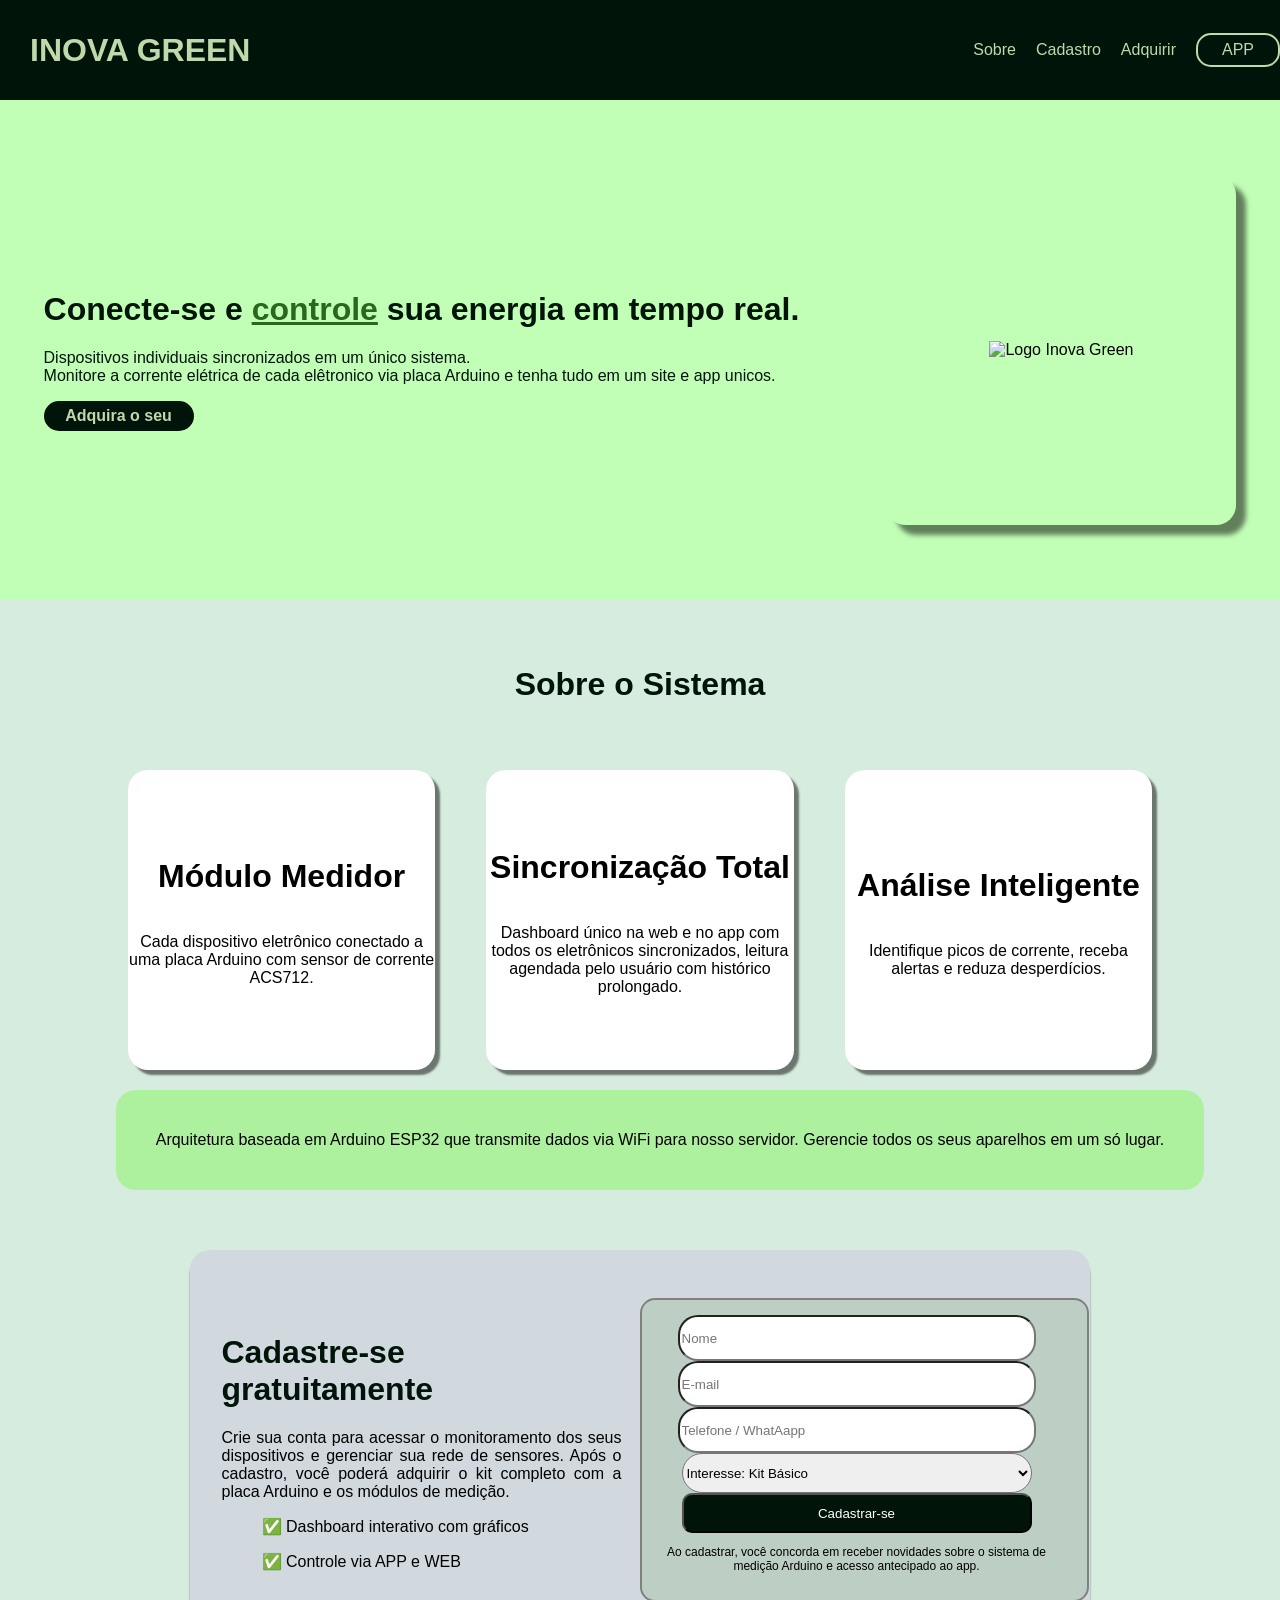
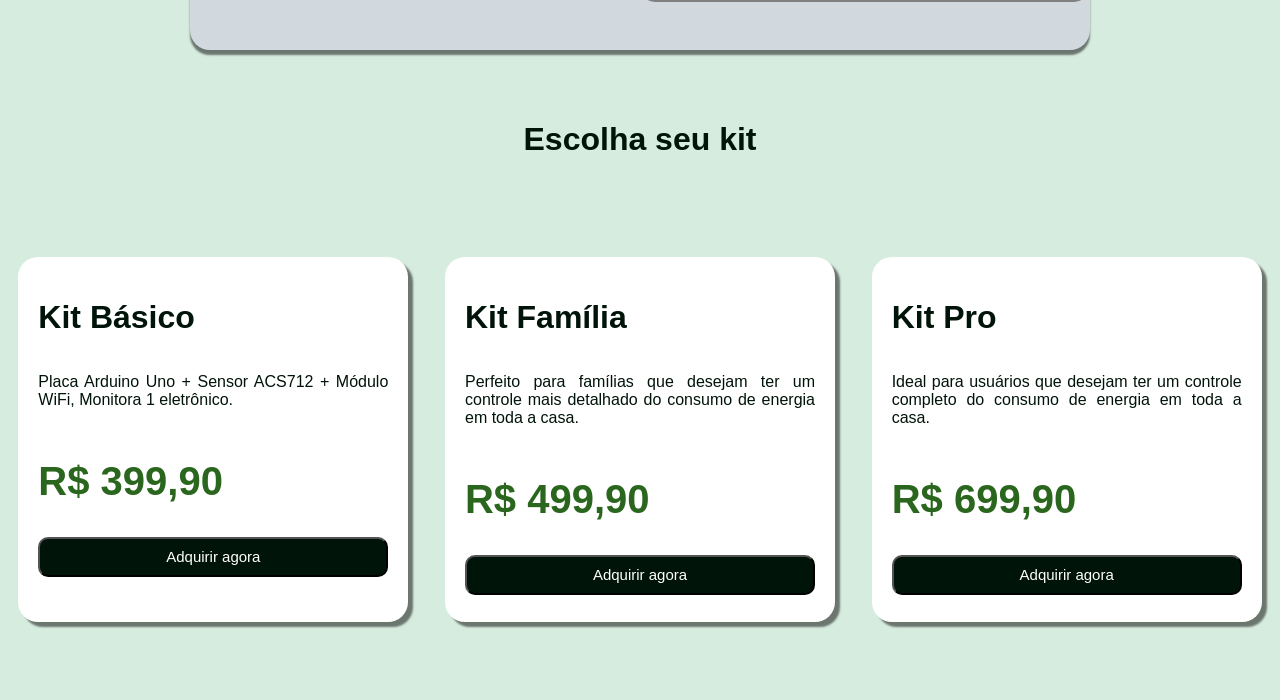
==== index.html @ 37dcc68e "Atualiza front-end com back-end conectado" ====
<!DOCTYPE html>
<html lang="en">
<head>
    <meta charset="UTF-8">
    <meta name="viewport" content="width=device-width, initial-scale=1.0">
    <title>Inova Green</title>
    <link rel="stylesheet" href="css/homepage.css">
</head>
<body>
    <header>
        <div class="cabeça">
            <h1>
                INOVA GREEN
            </h1>
            <nav>
                <a href="#sobre">
                    Sobre
                </a>
                <a href="#cadastro">
                    Cadastro
                </a>
                <a href="#adquirir">
                    Adquirir
                </a>
                <div class= "appbutton">
                    <a href="pages/AppDownload.html">
                        APP
                    </a>
                </div>
            </nav>
        </div>
    </header>
    <div class="introducao">
        <div class="introtexto">
            <h1>
                Conecte-se e <span class="controle">controle</span> sua energia em tempo real.
            </h1>
            <p>
                Dispositivos individuais sincronizados em um único sistema.<br>
                Monitore a corrente elétrica de cada elêtronico via placa Arduino e tenha tudo em um site e app unicos.
            </p>
            <div class="introbutton">
                <a href="#adquirir">
                    Adquira o seu
                </a>
            </div>
        </div>
        <div class="fundoimg">
            <picture>
                <source media="(max-width: 600px)" srcset="img/logoinova.png">
                <img src="img/logoinova.png" alt="Logo Inova Green">
            </picture>
        </div>
    </div>
    <div class="sobresis" id="sobre">
        <h1 class="sobresish1">
            Sobre o Sistema
        </h1>
        <div class="containersobresis">
            <div class="modulo">
                <h1>
                    Módulo Medidor
                </h1>
                <p>
                    Cada dispositivo eletrônico conectado a uma placa Arduino com sensor de corrente ACS712.
                </p>
            </div>
            <div class="sincronizacao">
                <h1>
                    Sincronização Total
                </h1>
                <p>
                    Dashboard único na web e no app com todos os eletrônicos sincronizados, leitura agendada pelo usuário com histórico prolongado.
                </p>
            </div>
            <div class="analise">
                <h1>
                    Análise Inteligente
                </h1>
                <p>
                    Identifique picos de corrente, receba alertas e reduza desperdícios.
                </p>
            </div>
        </div>
        <footer>
            <div class="sobresisfooter">
                <p>
                    Arquitetura baseada em Arduino ESP32 que transmite dados via WiFi para nosso servidor. Gerencie todos os seus aparelhos em um só lugar.
                </p>
            </div>
        </footer>
    </div>
    <div class="containercadastro" id="cadastro">
        <div class="cadastro">
            <div class="cadastrotexto">
                <h1>
                    Cadastre-se gratuitamente
                </h1>
                <p>
                    Crie sua conta para acessar o monitoramento dos seus dispositivos e gerenciar sua rede de sensores. Após o cadastro, você poderá adquirir o kit completo com a placa Arduino e os módulos de medição.
                </p>
                <ul>
                    <p>
                        ✅ Dashboard interativo com gráficos
                    </p>
                    <p>
                        ✅ Controle via APP e WEB
                    </p>
                </ul>
            </div>
            <form>
                <input type="text" class="abaform" placeholder="Nome" required>
                <input type="text" class="abaform" placeholder="E-mail" required>
                <input type="text" class="abaform" placeholder="Telefone / WhatAapp" required>
                <select class="abaform" placeholder="Selecione o Kit desejado" required>
                    <option value="basico">Interesse: Kit Básico</option>
                    <option value="familia">Interesse: Kit Família</option>
                    <option value="pro">Interesse: Kit Pro</option>
                </select>
                <button type="submit">Cadastrar-se</button>
                <p>
                    Ao cadastrar, você concorda em receber novidades sobre o sistema de medição Arduino e acesso antecipado ao app.
                </p>
            </form>
        </div>
    </div>
    <div class="containerkits" id="adquirir">
        <h1>
            Escolha seu kit
        </h1>
        <div class="containerkits2">
            <div class="escolhakit">
                <h1>
                    Kit Básico
                </h1>
                <p>
                    Placa Arduino Uno + Sensor ACS712 + Módulo WiFi, Monitora 1 eletrônico.
                </p>
                <h2>
                    R$ 399,90
                </h2>
                <button>
                    <a href="#cadastro">
                        Adquirir agora
                    </a>
                </button>
            </div>
            <div class="escolhakit">
                <h1>
                    Kit Família
                </h1>
                <p>
                    Perfeito para famílias que desejam ter um controle mais detalhado do consumo de energia em toda a casa.
                </p>
                <h2>
                    R$ 499,90
                </h2>
                <button>
                    <a href="#cadastro">
                        Adquirir agora
                    </a>
                </button>
            </div>
            <div class="escolhakit">
                <h1>
                    Kit Pro
                </h1>
                <p>
                    Ideal para usuários que desejam ter um controle completo do consumo de energia em toda a casa.
                </p>
                <h2>
                    R$ 699,90
                </h2>
                <button>
                    <a href="#cadastro">
                        Adquirir agora
                    </a>
                </button>
            </div>
        </div>
    </div>
</body>
</html>
---- css/homepage.css ----
body{
    background-color: rgb(194, 255, 182);
    font-family: Arial, Helvetica, sans-serif;
    margin: 0;
    padding: 0;
}

.cabeça{
    background-color: rgb(1, 20, 9);
    width: 100%;
    height: 100px;
    display: flex;
    align-items: center;
    justify-content: space-between;
}

nav {
    display: flex;
    align-items: center;
    gap: 20px;
}

nav a{
    text-decoration: none;
    color: rgb(193, 216, 171);

}

.cabeça h1 {
    margin: 0;
    padding: 30px;
    color: rgb(193, 216, 171);
}

.appbutton{
    background-color: rgb(1, 20, 9);
    border: 2px solid rgb(193, 216, 171);
    width: 80px;
    height: 30px;
    display: flex;
    justify-content: center;
    align-items: center;
    border-radius: 15px;
}

.introducao{
    display: flex;
    justify-content: space-around;
    align-items: center;
    width: 100%;
    height: 500px;
}

.introducao img{
    width: 400px;
    height: auto;
}

.fundoimg{
    background-image: url("../img/fundologo.png");
    background-size: cover;
    background-position: center;
    width: 350px;
    height: 350px;
    border-radius: 20px;
    display: flex;
    justify-content: center;
    align-items: center;
    box-shadow: 10px 10px 5px rgba(0, 0, 0, 0.5);
}

.introtexto{
    color: rgb(1, 20, 9);
}

.controle{
    color: rgb(42, 102, 30);
    text-decoration: underline;
}

.introtexto h1{
    font-weight: bold;
}

.introbutton{
    background-color: rgb(1, 20, 9);
    width: 150px;
    height: 30px;
    display: flex;
    justify-content: center;
    align-items: center;
    border-radius: 15px;
}

.introbutton a{
    text-decoration: none;
    color: rgb(193, 216, 171);
    font-weight: bold;
}

.sobresis{
    background-color: rgb(214, 236, 223);
    width: 100%;
    height: 600px;
    display: flex;
    align-items: center;
    flex-direction: column;
}

.sobresish1{
    padding: 45px;
    color: rgb(1, 20, 9);
    font-weight: bold;
}

.containersobresis{
    display: flex;
    justify-content: space-between;
    align-items: center;
    width: 80%;
    height: 300px;
}

.containersobresis div{
    display: flex;
    align-items: center;
    justify-content: center;
    flex-direction: column;
    text-align: center;
    width: 30%;
    height: 100%;
    background-color: rgb(255, 255, 255);
    border-radius: 20px;
    box-shadow: 5px 5px 2px rgba(0, 0, 0, 0.5);
}

.sobresisfooter{
    background-color: rgb(173, 241, 159);
    width: 100%;
    height: 100px;
    display: flex;
    justify-content: space-around;
    align-items: center;
    margin-top: 20px;
    text-align: center;
    padding-left: 20px;
    padding-right: 20px;
    border-radius: 20px;
}

.containercadastro{
    width: auto;
    height: 500px;
    display: flex;
    align-items: center;
    justify-content: center;
    background-color: rgb(214, 236, 223);
}

.cadastro{
    background-color: rgb(209, 217, 223);
    height: 400px;
    width: 900px;
    display: flex;
    align-items: center;
    justify-content: space-around;
    border-radius: 20px;
    box-shadow: 0px 5px 2px rgba(0, 0, 0, 0.5);
}

.cadastro h1{
    color: rgb(1, 20, 9);
}

.cadastrotexto{
    width: 400px;
    padding-left: 30px;
    padding-right: 15px;
}

.cadastrotexto p{
    text-align: justify;
}

.cadastro form{
    background-color: rgb(189, 207, 196);
    padding-right: 30px;
    padding-left: 15px;
    display: flex;
    flex-direction: column;
    justify-content: center;
    align-items: center;
    width: 400px;
    height: 300px;
    border-radius: 15px;
    border: 2px solid gray;
}

form p{
    text-align: center;
    font-size: 12px;
}

.abaform{
    width: 350px;
    height: 40px;
    border-radius: 20px;
}

form button{
    width: 350px;
    height: 40px;
    border-radius: 10px;
    background-color: rgb(1, 20, 9);
    color: white;
}

.containerkits{
    width: 100%;
    height: 600px;
    display: flex;
    justify-content: center;
    flex-direction: column;
    align-items: center;
    background-color: rgb(214, 236, 223);
    color: rgb(1, 20, 9);
}

.containerkits2{
    width: 100%;
    height: 600px;
    display: flex;
    align-items: center;
    justify-content: space-around;
    background-color: rgb(214, 236, 223);
}

.escolhakit{
    display: flex;
    flex-direction: column;
    text-align: justify;
    width: 350px;
    height: 325px;
    background-color: rgb(255, 255, 255);
    border-radius: 20px;
    box-shadow: 5px 5px 2px rgba(0, 0, 0, 0.5);
    padding: 20px;
}

.escolhakit h1{
    color: rgb(1, 20, 9);
}

.escolhakit h2{
    color: rgb(42, 102, 30);
    font-weight: bold;
    font-size: 40px;
}

.escolhakit button{
    background-color: rgb(1, 20, 9);
    font-size: 15px;
    height: 40px;
    border-radius: 10px;
}

.escolhakit button a{
    text-decoration: none;
    color: white;
}
.appdownload-container{
    display: flex;
    justify-content: space-around;
    align-items: center;
    width: 100%;
    min-height: 500px;
    padding: 40px 5%;
    box-sizing: border-box;
}

.appdownload-texto{
    max-width: 500px;
    color: rgb(1, 20, 9);
}

.appdownload-texto h1{
    font-weight: bold;
}

.appdownload-texto p{
    text-align: justify;
}

.appdownload-botoes{
    display: flex;
    gap: 15px;
    margin-top: 20px;
    flex-wrap: wrap;
}

.storebutton{
    background-color: rgb(1, 20, 9);
    color: rgb(193, 216, 171);
    text-decoration: none;
    font-weight: bold;
    padding: 12px 20px;
    border-radius: 15px;
    display: inline-block;
}

.appdownload-aviso{
    margin-top: 20px;
    font-size: 13px;
    color: rgb(42, 102, 30);
}

.appdownload-imagem{
    flex-shrink: 0;
}

/* ==================== RESPONSIVIDADE (TELAS PEQUENAS) ==================== */
@media only screen and (max-width: 768px) {
    .cabeça {
        flex-direction: column;
        height: auto;
        padding: 15px 0;
    }

    .cabeça h1 {
        padding: 10px;
        font-size: 22px;
    }

    nav {
        flex-wrap: wrap;
        justify-content: center;
        gap: 12px;
        padding-bottom: 10px;
    }

    .introducao {
        flex-direction: column;
        height: auto;
        padding: 30px 15px;
        gap: 30px;
    }

    .introducao img {
        width: 250px;
    }

    .fundoimg {
        width: 250px;
        height: 250px;
    }

    .introtexto {
        text-align: center;
    }

    .sobresis {
        height: auto;
        padding: 30px 0;
    }

    .containersobresis {
        flex-direction: column;
        height: auto;
        width: 90%;
        gap: 20px;
    }

    .containersobresis div {
        width: 100%;
        height: auto;
        padding: 20px 0;
    }

    .sobresisfooter {
        height: auto;
        padding: 15px;
        text-align: center;
    }

    .containercadastro {
        height: auto;
        padding: 30px 15px;
    }

    .cadastro {
        flex-direction: column;
        width: 100%;
        height: auto;
        padding: 20px 0;
    }

    .cadastrotexto {
        width: 90%;
        padding: 0 15px;
    }

    .cadastro form {
        width: 90%;
        padding: 20px;
        margin-top: 20px;
    }

    .abaform,
    form button {
        width: 100%;
    }

    .containerkits,
    .containerkits2 {
        height: auto;
        padding: 30px 15px;
        flex-direction: column;
        gap: 20px;
    }

    .escolhakit {
        width: 90%;
        height: auto;
    }

    .appdownload-container {
        flex-direction: column;
        text-align: center;
        gap: 30px;
        padding: 30px 15px;
    }

    .appdownload-imagem {
        width: 200px;
        height: 200px;
    }

    .appdownload-botoes {
        justify-content: center;
    }
}
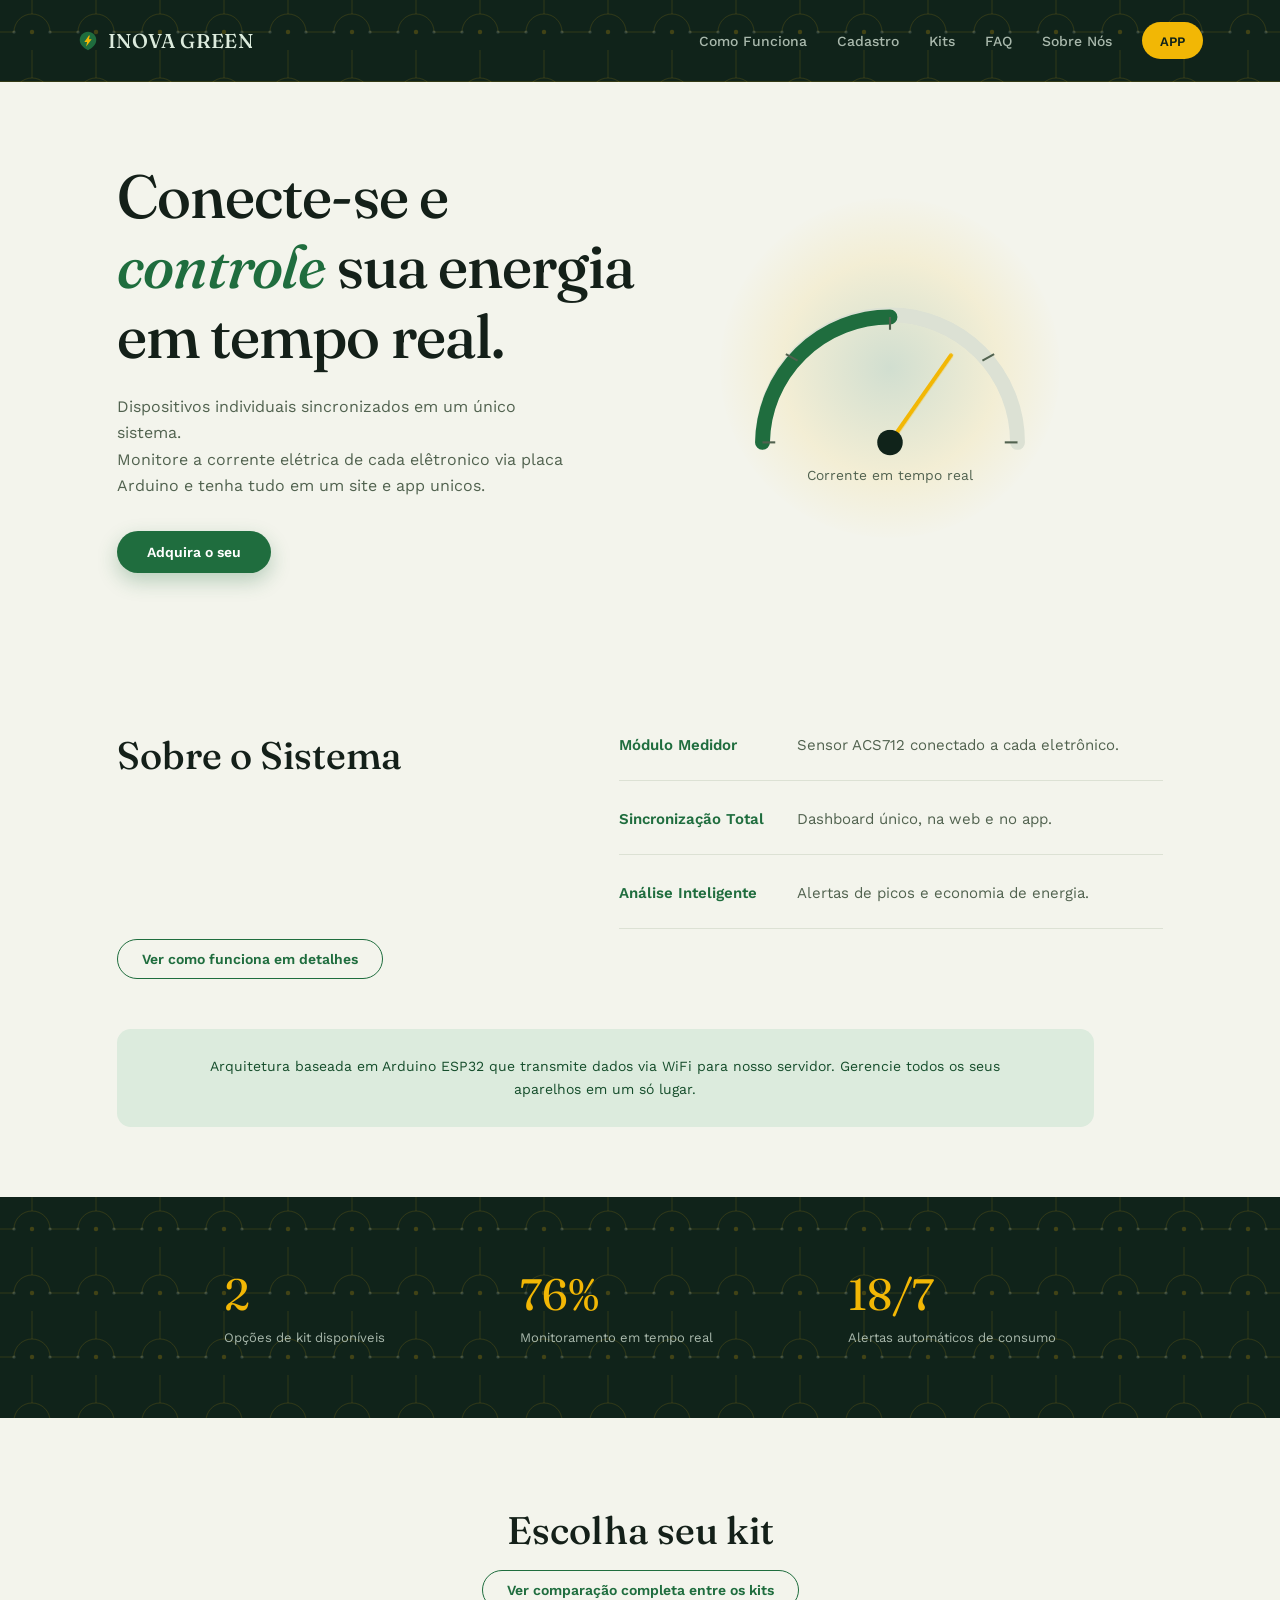
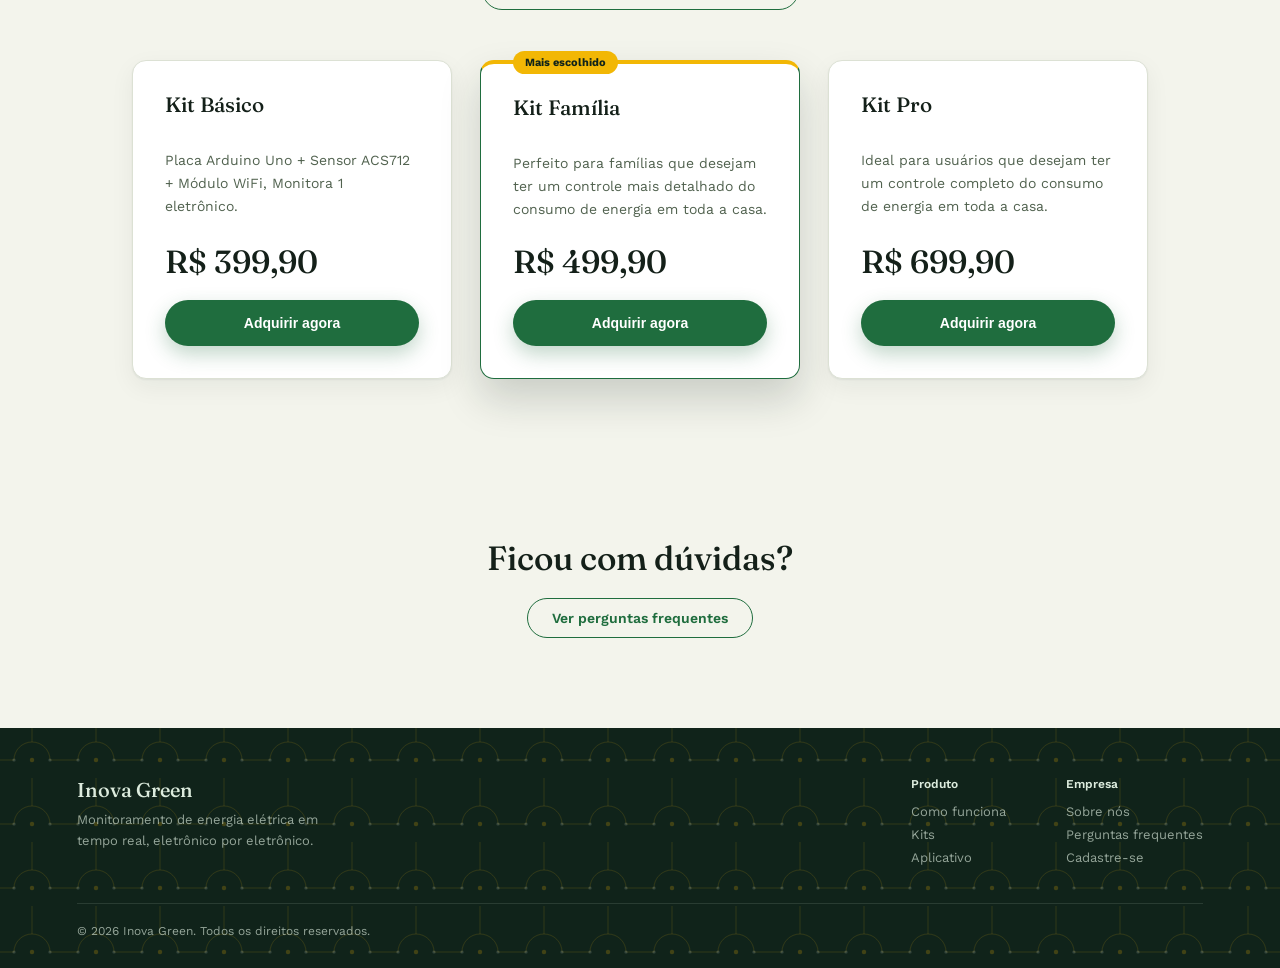
==== commit 0ab01169: "commit favicon" ====
--- a/index.html
+++ b/index.html
@@ -3,24 +3,51 @@
 <head>
     <meta charset="UTF-8">
     <meta name="viewport" content="width=device-width, initial-scale=1.0">
-    <title>Inova Green</title>
+    <title>Inova Green - Monitoramento de energia em tempo real</title>
+    <meta name="description" content="Monitore o consumo de energia de cada eletrônico da sua casa em tempo real, com sensores Arduino/ESP32 e um dashboard simples.">
+    <link rel="icon" type="image/svg+xml" href="favicon.svg">
+
+    <meta property="og:type" content="website">
+    <meta property="og:title" content="Inova Green - Controle sua energia em tempo real">
+    <meta property="og:description" content="Monitore o consumo de energia de cada eletrônico da sua casa em tempo real, com sensores Arduino/ESP32 e um dashboard simples.">
+    <meta property="og:image" content="img/logoinova.png">
+    <meta name="twitter:card" content="summary">
+
+    <link rel="preconnect" href="https://fonts.googleapis.com">
+    <link rel="preconnect" href="https://fonts.gstatic.com" crossorigin>
+    <link href="https://fonts.googleapis.com/css2?family=Fraunces:opsz,wght@9..144,400;9..144,500;9..144,600&family=Work+Sans:wght@400;500;600;700&display=swap" rel="stylesheet">
     <link rel="stylesheet" href="css/homepage.css">
 </head>
 <body>
     <header>
         <div class="cabeça">
             <h1>
+                <svg class="marca-icone" viewBox="0 0 24 24" xmlns="http://www.w3.org/2000/svg">
+                    <path d="M12 2C7 2 3 6 3 11c0 5 4.5 9 9 11 4.5-2 9-6 9-11 0-5-4-9-9-9Z" fill="#1F6D3E"/>
+                    <path d="M13 6 8 13h3l-1 5 6-8h-3l1-4Z" fill="#F2B705"/>
+                </svg>
                 INOVA GREEN
             </h1>
-            <nav>
-                <a href="#sobre">
-                    Sobre
-                </a>
-                <a href="#cadastro">
+            <button class="menu-toggle" id="menu-toggle" aria-label="Abrir menu">
+                <span></span>
+                <span></span>
+                <span></span>
+            </button>
+            <nav id="menu-nav">
+                <a href="pages/ComoFunciona.html">
+                    Como Funciona
+                </a>
+                <a href="pages/Cadastro.html">
                     Cadastro
                 </a>
-                <a href="#adquirir">
-                    Adquirir
+                <a href="pages/Kits.html">
+                    Kits
+                </a>
+                <a href="pages/FAQ.html">
+                    FAQ
+                </a>
+                <a href="pages/SobreNos.html">
+                    Sobre Nós
                 </a>
                 <div class= "appbutton">
                     <a href="pages/AppDownload.html">
@@ -30,7 +57,7 @@
             </nav>
         </div>
     </header>
-    <div class="introducao">
+    <div class="introducao reveal">
         <div class="introtexto">
             <h1>
                 Conecte-se e <span class="controle">controle</span> sua energia em tempo real.
@@ -46,41 +73,58 @@
             </div>
         </div>
         <div class="fundoimg">
-            <picture>
-                <source media="(max-width: 600px)" srcset="img/logoinova.png">
-                <img src="img/logoinova.png" alt="Logo Inova Green">
-            </picture>
+            <svg class="medidor" viewBox="0 0 320 220" xmlns="http://www.w3.org/2000/svg" role="img" aria-label="Medidor de corrente elétrica">
+                <path d="M 40 180 A 120 120 0 0 1 280 180" fill="none" stroke="#DCE1D4" stroke-width="14" stroke-linecap="round"/>
+                <path d="M 40 180 A 120 120 0 0 1 160 62" fill="none" stroke="#1F6D3E" stroke-width="14" stroke-linecap="round"/>
+                <g stroke="#51624F" stroke-width="2">
+                    <line x1="40" y1="180" x2="52" y2="180"/>
+                    <line x1="62" y1="97" x2="73" y2="103"/>
+                    <line x1="160" y1="62" x2="160" y2="74"/>
+                    <line x1="258" y1="97" x2="247" y2="103"/>
+                    <line x1="280" y1="180" x2="268" y2="180"/>
+                </g>
+                <g class="medidor-agulha">
+                    <line x1="160" y1="180" x2="160" y2="80" stroke="#F2B705" stroke-width="4" stroke-linecap="round"/>
+                </g>
+                <circle cx="160" cy="180" r="12" fill="#10231A"/>
+                <text x="160" y="215" text-anchor="middle" font-family="Work Sans, Arial, sans-serif" font-size="13" fill="#51624F">Corrente em tempo real</text>
+            </svg>
         </div>
     </div>
     <div class="sobresis" id="sobre">
-        <h1 class="sobresish1">
+        <h1 class="sobresish1 reveal">
             Sobre o Sistema
         </h1>
         <div class="containersobresis">
-            <div class="modulo">
+            <div class="modulo reveal">
                 <h1>
                     Módulo Medidor
                 </h1>
                 <p>
-                    Cada dispositivo eletrônico conectado a uma placa Arduino com sensor de corrente ACS712.
-                </p>
-            </div>
-            <div class="sincronizacao">
+                    Sensor ACS712 conectado a cada eletrônico.
+                </p>
+            </div>
+            <div class="sincronizacao reveal reveal-delay-1">
                 <h1>
                     Sincronização Total
                 </h1>
                 <p>
-                    Dashboard único na web e no app com todos os eletrônicos sincronizados, leitura agendada pelo usuário com histórico prolongado.
-                </p>
-            </div>
-            <div class="analise">
+                    Dashboard único, na web e no app.
+                </p>
+            </div>
+            <div class="analise reveal reveal-delay-2">
                 <h1>
                     Análise Inteligente
                 </h1>
                 <p>
-                    Identifique picos de corrente, receba alertas e reduza desperdícios.
-                </p>
-            </div>
+                    Alertas de picos e economia de energia.
+                </p>
+            </div>
+        </div>
+        <div class="teaser-botoes reveal">
+            <a href="pages/ComoFunciona.html" class="botao-secundario">
+                Ver como funciona em detalhes
+            </a>
         </div>
         <footer>
             <div class="sobresisfooter">
@@ -90,46 +134,31 @@
             </div>
         </footer>
     </div>
-    <div class="containercadastro" id="cadastro">
-        <div class="cadastro">
-            <div class="cadastrotexto">
-                <h1>
-                    Cadastre-se gratuitamente
-                </h1>
-                <p>
-                    Crie sua conta para acessar o monitoramento dos seus dispositivos e gerenciar sua rede de sensores. Após o cadastro, você poderá adquirir o kit completo com a placa Arduino e os módulos de medição.
-                </p>
-                <ul>
-                    <p>
-                        ✅ Dashboard interativo com gráficos
-                    </p>
-                    <p>
-                        ✅ Controle via APP e WEB
-                    </p>
-                </ul>
-            </div>
-            <form>
-                <input type="text" class="abaform" placeholder="Nome" required>
-                <input type="text" class="abaform" placeholder="E-mail" required>
-                <input type="text" class="abaform" placeholder="Telefone / WhatAapp" required>
-                <select class="abaform" placeholder="Selecione o Kit desejado" required>
-                    <option value="basico">Interesse: Kit Básico</option>
-                    <option value="familia">Interesse: Kit Família</option>
-                    <option value="pro">Interesse: Kit Pro</option>
-                </select>
-                <button type="submit">Cadastrar-se</button>
-                <p>
-                    Ao cadastrar, você concorda em receber novidades sobre o sistema de medição Arduino e acesso antecipado ao app.
-                </p>
-            </form>
+    <div class="estatisticas reveal">
+        <div class="estatistica">
+            <span class="estatistica-numero" data-target="3">0</span>
+            <p>Opções de kit disponíveis</p>
+        </div>
+        <div class="estatistica">
+            <span class="estatistica-numero" data-target="100" data-sufixo="%">0</span>
+            <p>Monitoramento em tempo real</p>
+        </div>
+        <div class="estatistica">
+            <span class="estatistica-numero" data-target="24" data-sufixo="/7">0</span>
+            <p>Alertas automáticos de consumo</p>
         </div>
     </div>
     <div class="containerkits" id="adquirir">
         <h1>
             Escolha seu kit
         </h1>
+        <div class="teaser-botoes reveal">
+            <a href="pages/Kits.html" class="botao-secundario">
+                Ver comparação completa entre os kits
+            </a>
+        </div>
         <div class="containerkits2">
-            <div class="escolhakit">
+            <div class="escolhakit reveal">
                 <h1>
                     Kit Básico
                 </h1>
@@ -140,12 +169,13 @@
                     R$ 399,90
                 </h2>
                 <button>
-                    <a href="#cadastro">
+                    <a href="pages/Cadastro.html">
                         Adquirir agora
                     </a>
                 </button>
             </div>
-            <div class="escolhakit">
+            <div class="escolhakit reveal reveal-delay-1 recomendado">
+                <span class="selo-recomendado">Mais escolhido</span>
                 <h1>
                     Kit Família
                 </h1>
@@ -156,12 +186,12 @@
                     R$ 499,90
                 </h2>
                 <button>
-                    <a href="#cadastro">
+                    <a href="pages/Cadastro.html">
                         Adquirir agora
                     </a>
                 </button>
             </div>
-            <div class="escolhakit">
+            <div class="escolhakit reveal reveal-delay-2">
                 <h1>
                     Kit Pro
                 </h1>
@@ -172,12 +202,51 @@
                     R$ 699,90
                 </h2>
                 <button>
-                    <a href="#cadastro">
+                    <a href="pages/Cadastro.html">
                         Adquirir agora
                     </a>
                 </button>
             </div>
         </div>
     </div>
+
+    <div class="containerfaq reveal">
+        <h1>
+            Ficou com dúvidas?
+        </h1>
+        <div class="teaser-botoes">
+            <a href="pages/FAQ.html" class="botao-secundario">
+                Ver perguntas frequentes
+            </a>
+        </div>
+    </div>
+    <footer class="site-footer">
+        <div class="footer-topo">
+            <div class="footer-marca">
+                <h2>Inova Green</h2>
+                <p>Monitoramento de energia elétrica em tempo real, eletrônico por eletrônico.</p>
+            </div>
+            <div class="footer-links">
+                <div class="footer-coluna">
+                    <h3>Produto</h3>
+                    <a href="pages/ComoFunciona.html">Como funciona</a>
+                    <a href="pages/Kits.html">Kits</a>
+                    <a href="pages/AppDownload.html">Aplicativo</a>
+                </div>
+                <div class="footer-coluna">
+                    <h3>Empresa</h3>
+                    <a href="pages/SobreNos.html">Sobre nós</a>
+                    <a href="pages/FAQ.html">Perguntas frequentes</a>
+                    <a href="pages/Cadastro.html">Cadastre-se</a>
+                </div>
+            </div>
+        </div>
+        <div class="footer-linha">
+            © 2026 Inova Green. Todos os direitos reservados.
+        </div>
+    </footer>
+
+    <script src="js/script.js"></script>
+    <script src="js/animacoes.js"></script>
 </body>
 </html>
--- a/css/homepage.css
+++ b/css/homepage.css
@@ -1,441 +1,1187 @@
+/* ====================================================================
+   INOVA GREEN — Design system
+   Paleta: floresta profunda + papel esverdeado + âmbar (LED/eletricidade)
+   Tipografia: Fraunces (display) + Work Sans (corpo/UI)
+   ==================================================================== */
+
+:root{
+    --cor-fundo: #F3F4EC;
+    --cor-superficie: #FFFFFF;
+    --cor-floresta: #10231A;
+    --cor-floresta-alta: #17301F;
+    --cor-marca: #1F6D3E;
+    --cor-marca-escura: #154D2B;
+    --cor-marca-clara: #DCEBDD;
+    --cor-accent: #F2B705;
+    --cor-accent-escuro: #B98600;
+    --cor-texto: #142019;
+    --cor-texto-suave: #51624F;
+    --cor-borda: #DCE1D4;
+    --sombra-suave: 0 1px 2px rgba(16, 35, 26, 0.06), 0 8px 24px rgba(16, 35, 26, 0.06);
+    --sombra-forte: 0 20px 40px rgba(16, 35, 26, 0.18);
+    --raio: 14px;
+    --fonte-display: "Fraunces", Georgia, serif;
+    --fonte-corpo: "Work Sans", Arial, Helvetica, sans-serif;
+}
+
+*{
+    box-sizing: border-box;
+}
+
+html{
+    scroll-behavior: smooth;
+}
+
 body{
-    background-color: rgb(194, 255, 182);
-    font-family: Arial, Helvetica, sans-serif;
+    opacity: 0;
+    transition: opacity 0.35s ease;
+}
+
+body.pagina-carregada{
+    opacity: 1;
+}
+
+body.saindo{
+    opacity: 0;
+}
+
+body{
+    background-color: var(--cor-fundo);
+    color: var(--cor-texto);
+    font-family: var(--fonte-corpo);
     margin: 0;
     padding: 0;
-}
-
+    -webkit-font-smoothing: antialiased;
+}
+
+h1, h2, h3{
+    font-family: var(--fonte-display);
+    font-weight: 500;
+    line-height: 1.15;
+    margin: 0;
+    color: var(--cor-texto);
+}
+
+p{
+    line-height: 1.65;
+    margin: 0;
+}
+
+a{
+    color: inherit;
+}
+
+:focus-visible{
+    outline: 2px solid var(--cor-accent);
+    outline-offset: 3px;
+}
+
+/* ==================== CABEÇALHO ==================== */
 .cabeça{
-    background-color: rgb(1, 20, 9);
-    width: 100%;
-    height: 100px;
+    background-color: var(--cor-floresta);
+    background-image: url("[data-uri]");
+    background-size: 64px 64px;
+    width: 100%;
+    padding: 22px 6%;
+    box-sizing: border-box;
     display: flex;
     align-items: center;
     justify-content: space-between;
-}
-
-nav {
+    position: sticky;
+    top: 0;
+    z-index: 100;
+    border-bottom: 1px solid rgba(242, 183, 5, 0.15);
+}
+
+.cabeça h1{
+    font-size: 20px;
+    letter-spacing: 0.02em;
+    color: var(--cor-marca-clara);
+    padding: 0;
     display: flex;
     align-items: center;
-    gap: 20px;
-}
+    gap: 9px;
+}
+
+.marca-icone{
+    width: 22px;
+    height: 22px;
+    flex-shrink: 0;
+}
+
+.cabeça h1 a{
+    text-decoration: none;
+}
+
+nav{
+    display: flex;
+    align-items: center;
+    gap: 30px;
+}
+
+.menu-toggle{
+    display: none;
+    flex-direction: column;
+    justify-content: center;
+    gap: 5px;
+    width: 32px;
+    height: 32px;
+    background: none;
+    border: none;
+    cursor: pointer;
+    padding: 0;
+}
+
+.menu-toggle span{
+    display: block;
+    width: 100%;
+    height: 2px;
+    background-color: var(--cor-marca-clara);
+    transition: transform 0.3s ease, opacity 0.3s ease;
+}
+
+.menu-toggle.aberto span:nth-child(1){ transform: translateY(7px) rotate(45deg); }
+.menu-toggle.aberto span:nth-child(2){ opacity: 0; }
+.menu-toggle.aberto span:nth-child(3){ transform: translateY(-7px) rotate(-45deg); }
 
 nav a{
     text-decoration: none;
-    color: rgb(193, 216, 171);
-
-}
-
-.cabeça h1 {
+    color: rgba(220, 235, 221, 0.75);
+    font-size: 14px;
+    font-weight: 500;
+    transition: color 0.2s ease;
+}
+
+nav a:hover{
+    color: var(--cor-marca-clara);
+}
+
+.appbutton{
+    background-color: var(--cor-accent);
+    border: none;
+    padding: 9px 18px;
+    border-radius: 999px;
+    transition: background-color 0.2s ease;
+}
+
+.appbutton a{
+    color: var(--cor-floresta);
+    font-weight: 600;
+    font-size: 13px;
+}
+
+.appbutton:hover{
+    background-color: #ffcb2e;
+}
+
+/* ==================== BOTÕES ==================== */
+.introbutton,
+form button,
+.escolhakit button{
+    background-color: var(--cor-marca);
+    border-radius: 999px;
+    transition: background-color 0.2s ease, box-shadow 0.2s ease, transform 0.2s ease;
+    box-shadow: 0 8px 20px rgba(31, 109, 62, 0.28);
+}
+
+.introbutton{
+    display: inline-flex;
+    align-items: center;
+    justify-content: center;
+    padding: 13px 30px;
+    width: fit-content;
+}
+
+.introbutton:hover,
+form button:hover,
+.escolhakit button:hover{
+    background-color: var(--cor-marca-escura);
+    box-shadow: 0 10px 24px rgba(31, 109, 62, 0.38);
+    transform: translateY(-2px);
+}
+
+.introbutton a,
+.escolhakit button a{
+    color: white;
+    font-weight: 600;
+    font-size: 14px;
+    text-decoration: none;
+}
+
+.botao-secundario{
+    background-color: transparent;
+    border: 1.5px solid var(--cor-marca);
+    color: var(--cor-marca);
+    text-decoration: none;
+    font-weight: 600;
+    font-size: 14px;
+    padding: 11px 24px;
+    border-radius: 999px;
+    transition: background-color 0.2s ease, color 0.2s ease;
+    display: inline-block;
+}
+
+.botao-secundario:hover{
+    background-color: var(--cor-marca);
+    color: white;
+}
+
+/* ==================== HERO / INTRODUÇÃO ==================== */
+.introducao{
+    display: flex;
+    align-items: center;
+    gap: 6%;
+    width: 100%;
+    padding: 80px 6% 90px 6%;
+    box-sizing: border-box;
+    max-width: 1200px;
+    margin: 0 auto;
+}
+
+.introtexto{
+    flex: 1;
+    max-width: 540px;
+}
+
+.introtexto h1{
+    font-size: clamp(2.6rem, 5.2vw, 3.8rem);
+    letter-spacing: -0.015em;
+}
+
+.introtexto p{
+    color: var(--cor-texto-suave);
+    font-size: 16px;
+    margin: 22px 0 32px 0;
+    max-width: 46ch;
+}
+
+.controle{
+    color: var(--cor-marca);
+    font-style: italic;
+}
+
+/* Medidor animado (substitui a imagem de fundo) */
+.fundoimg{
+    flex-shrink: 0;
+    width: 340px;
+    height: 340px;
+    display: flex;
+    align-items: center;
+    justify-content: center;
+    position: relative;
+}
+
+.fundoimg::before{
+    content: "";
+    position: absolute;
+    inset: 0;
+    background: radial-gradient(circle at center, rgba(31, 109, 62, 0.16) 0%, rgba(242, 183, 5, 0.10) 45%, transparent 72%);
+    border-radius: 50%;
+    z-index: 0;
+}
+
+.medidor{
+    width: 100%;
+    height: 100%;
+    position: relative;
+    z-index: 1;
+}
+
+.medidor-agulha{
+    transform-origin: 160px 180px;
+    animation: girar-agulha 1.6s cubic-bezier(0.22, 1, 0.36, 1) 0.3s forwards;
+}
+
+@keyframes girar-agulha{
+    from{ transform: rotate(-90deg); }
+    to{ transform: rotate(35deg); }
+}
+
+@media (prefers-reduced-motion: reduce){
+    .medidor-agulha{
+        animation: none;
+        transform: rotate(35deg);
+    }
+}
+
+/* ==================== SEÇÃO EDITORIAL "SOBRE" ==================== */
+.sobresis{
+    width: 100%;
+    padding: 70px 6% 0 6%;
+    box-sizing: border-box;
+    max-width: 1200px;
+    margin: 0 auto;
+    display: flex;
+    gap: 8%;
+    flex-wrap: wrap;
+}
+
+.sobresish1{
+    font-size: clamp(1.8rem, 3vw, 2.4rem);
+    flex: 1;
+    min-width: 260px;
+}
+
+.containersobresis{
+    flex: 1.3;
+    min-width: 300px;
+    display: flex;
+    flex-direction: column;
+    gap: 26px;
+}
+
+.containersobresis div{
+    display: flex;
+    align-items: baseline;
+    gap: 18px;
+    padding-bottom: 22px;
+    border-bottom: 1px solid var(--cor-borda);
+}
+
+.containersobresis div h1{
+    font-size: 15px;
+    font-family: var(--fonte-corpo);
+    font-weight: 600;
+    width: 160px;
+    flex-shrink: 0;
+    color: var(--cor-marca);
+}
+
+.containersobresis div p{
+    color: var(--cor-texto-suave);
+    font-size: 15px;
     margin: 0;
-    padding: 30px;
-    color: rgb(193, 216, 171);
-}
-
-.appbutton{
-    background-color: rgb(1, 20, 9);
-    border: 2px solid rgb(193, 216, 171);
-    width: 80px;
-    height: 30px;
+}
+
+.sobresis .teaser-botoes{
+    width: 100%;
+    justify-content: flex-start;
+    margin-top: 10px;
+}
+
+.sobresisfooter{
+    background-color: var(--cor-marca-clara);
+    max-width: 1200px;
+    margin: 50px auto 0 auto;
+    padding: 26px 6%;
+    border-radius: var(--raio);
+}
+
+.sobresisfooter p{
+    color: var(--cor-marca-escura);
+    font-size: 14px;
+    text-align: center;
+}
+
+/* ==================== ESTATÍSTICAS ==================== */
+.estatisticas{
     display: flex;
     justify-content: center;
     align-items: center;
-    border-radius: 15px;
-}
-
-.introducao{
-    display: flex;
-    justify-content: space-around;
+    width: 100%;
+    padding: 70px 6%;
+    margin-top: 70px;
+    box-sizing: border-box;
+    background-color: var(--cor-floresta);
+    background-image: url("[data-uri]");
+    background-size: 64px 64px;
+    gap: 12%;
+    flex-wrap: wrap;
+}
+
+.estatistica{
+    text-align: left;
+}
+
+.estatistica-numero{
+    display: block;
+    font-family: var(--fonte-display);
+    font-size: 44px;
+    color: var(--cor-accent);
+}
+
+.estatistica p{
+    margin-top: 6px;
+    font-size: 13px;
+    color: rgba(220, 235, 221, 0.75);
+}
+
+/* ==================== FORMULÁRIO DE CADASTRO ==================== */
+.containercadastro{
+    width: 100%;
+    padding: 90px 6%;
+    box-sizing: border-box;
+    display: flex;
+    justify-content: center;
+}
+
+.cadastro{
+    background-color: var(--cor-superficie);
+    max-width: 960px;
+    width: 100%;
+    padding: 50px;
+    box-sizing: border-box;
+    display: flex;
+    gap: 60px;
+    border-radius: var(--raio);
+    box-shadow: var(--sombra-suave);
+}
+
+.cadastro h1{
+    font-size: 1.7rem;
+}
+
+.cadastrotexto{
+    flex: 1;
+}
+
+.cadastrotexto p{
+    color: var(--cor-texto-suave);
+    margin: 16px 0;
+}
+
+.cadastrotexto ul{
+    list-style: none;
+    padding: 0;
+    margin: 20px 0 0 0;
+}
+
+.cadastrotexto ul p{
+    margin: 8px 0;
+    font-size: 14px;
+    color: var(--cor-texto);
+}
+
+.cadastro form{
+    flex: 1;
+    background: none;
+    padding: 0;
+    border: none;
+    display: flex;
+    flex-direction: column;
+    gap: 12px;
+}
+
+.abaform{
+    width: 100%;
+    height: 44px;
+    border-radius: 8px;
+    border: 1px solid var(--cor-borda);
+    padding: 0 14px;
+    font-family: var(--fonte-corpo);
+    font-size: 14px;
+    box-sizing: border-box;
+}
+
+.abaform:focus{
+    border-color: var(--cor-marca);
+    outline: none;
+}
+
+form button{
+    width: 100%;
+    height: 46px;
+    border: none;
+    color: white;
+    font-weight: 600;
+    font-size: 14px;
+    cursor: pointer;
+    margin-top: 6px;
+}
+
+form p{
+    text-align: left;
+    font-size: 12px;
+    color: var(--cor-texto-suave);
+    margin: 0;
+}
+
+.consentimento{
+    display: flex;
+    align-items: flex-start;
+    gap: 8px;
+    font-size: 12.5px;
+    color: var(--cor-texto-suave);
+    line-height: 1.5;
+    cursor: pointer;
+}
+
+.consentimento input{
+    margin-top: 2px;
+    flex-shrink: 0;
+    accent-color: var(--cor-marca);
+    width: 15px;
+    height: 15px;
+}
+
+#mensagem-cadastro{
+    font-size: 13px;
+    font-weight: 600;
+    min-height: 18px;
+}
+
+/* ==================== KITS ==================== */
+.containerkits{
+    width: 100%;
+    padding: 90px 6%;
+    box-sizing: border-box;
+    text-align: center;
+}
+
+.containerkits h1{
+    font-size: clamp(1.8rem, 3vw, 2.4rem);
+    margin-bottom: 18px;
+}
+
+.containerkits .teaser-botoes{
+    justify-content: center;
+    margin-bottom: 50px;
+}
+
+.containerkits2{
+    display: flex;
+    justify-content: center;
+    align-items: stretch;
+    gap: 28px;
+    flex-wrap: wrap;
+    max-width: 1100px;
+    margin: 0 auto;
+}
+
+.escolhakit{
+    text-align: left;
+    width: 320px;
+    background-color: var(--cor-superficie);
+    border-radius: var(--raio);
+    box-shadow: var(--sombra-suave);
+    padding: 32px;
+    display: flex;
+    flex-direction: column;
+    position: relative;
+    border: 1px solid var(--cor-borda);
+}
+
+.escolhakit h1{
+    font-size: 1.3rem;
+}
+
+.escolhakit p{
+    color: var(--cor-texto-suave);
+    font-size: 14px;
+    margin: 14px 0 22px 0;
+    flex-grow: 1;
+}
+
+.escolhakit h2{
+    font-family: var(--fonte-display);
+    font-weight: 500;
+    color: var(--cor-texto);
+    font-size: 32px;
+    margin-bottom: 20px;
+}
+
+.escolhakit button{
+    height: 46px;
+    border: none;
+    cursor: pointer;
+}
+
+.escolhakit.recomendado{
+    border-color: var(--cor-marca);
+    box-shadow: var(--sombra-forte);
+    transform: translateY(-8px);
+    border-top: 4px solid var(--cor-accent);
+}
+
+.selo-recomendado{
+    position: absolute;
+    top: -13px;
+    left: 32px;
+    background-color: var(--cor-accent);
+    color: var(--cor-floresta);
+    font-size: 11px;
+    font-weight: 700;
+    padding: 5px 12px;
+    border-radius: 999px;
+}
+
+/* ==================== FAQ (teaser + página própria) ==================== */
+.containerfaq{
+    width: 100%;
+    display: flex;
+    flex-direction: column;
     align-items: center;
-    width: 100%;
-    height: 500px;
-}
-
-.introducao img{
-    width: 400px;
-    height: auto;
-}
-
-.fundoimg{
-    background-image: url("../img/fundologo.png");
-    background-size: cover;
-    background-position: center;
-    width: 350px;
-    height: 350px;
-    border-radius: 20px;
-    display: flex;
-    justify-content: center;
-    align-items: center;
-    box-shadow: 10px 10px 5px rgba(0, 0, 0, 0.5);
-}
-
-.introtexto{
-    color: rgb(1, 20, 9);
-}
-
-.controle{
-    color: rgb(42, 102, 30);
-    text-decoration: underline;
-}
-
-.introtexto h1{
-    font-weight: bold;
-}
-
-.introbutton{
-    background-color: rgb(1, 20, 9);
-    width: 150px;
-    height: 30px;
-    display: flex;
-    justify-content: center;
-    align-items: center;
-    border-radius: 15px;
-}
-
-.introbutton a{
-    text-decoration: none;
-    color: rgb(193, 216, 171);
-    font-weight: bold;
-}
-
-.sobresis{
-    background-color: rgb(214, 236, 223);
-    width: 100%;
-    height: 600px;
-    display: flex;
-    align-items: center;
+    padding: 70px 6% 90px 6%;
+    box-sizing: border-box;
+    text-align: center;
+}
+
+.containerfaq h1{
+    font-size: clamp(1.6rem, 3vw, 2.1rem);
+    margin-bottom: 20px;
+}
+
+.faq{
+    width: 100%;
+    max-width: 720px;
+    margin: 0 auto;
+    display: flex;
     flex-direction: column;
-}
-
-.sobresish1{
-    padding: 45px;
-    color: rgb(1, 20, 9);
-    font-weight: bold;
-}
-
-.containersobresis{
+    gap: 10px;
+    text-align: left;
+}
+
+.faq-item{
+    background-color: var(--cor-superficie);
+    border: 1px solid var(--cor-borda);
+    border-radius: 10px;
+    padding: 18px 22px;
+    cursor: pointer;
+}
+
+.faq-item summary{
+    font-weight: 600;
+    font-size: 15px;
+    list-style: none;
     display: flex;
     justify-content: space-between;
     align-items: center;
-    width: 80%;
-    height: 300px;
-}
-
-.containersobresis div{
+}
+
+.faq-item summary::-webkit-details-marker{ display: none; }
+
+.faq-item summary::after{
+    content: "+";
+    font-size: 20px;
+    color: var(--cor-marca);
+    transition: transform 0.2s ease;
+    margin-left: 15px;
+}
+
+.faq-item[open] summary::after{
+    transform: rotate(45deg);
+}
+
+.faq-item p{
+    margin-top: 14px;
+    color: var(--cor-texto-suave);
+    font-size: 14px;
+    line-height: 1.6;
+}
+
+.faq-item a{
+    color: var(--cor-marca);
+    font-weight: 600;
+}
+
+/* ==================== PÁGINA INTERNA (hero de página) ==================== */
+.pagina-hero{
+    width: 100%;
+    padding: 70px 6% 20px 6%;
+    box-sizing: border-box;
+    max-width: 760px;
+    margin: 0 auto;
+    text-align: left;
+}
+
+.pagina-hero h1{
+    font-size: clamp(2rem, 4vw, 2.8rem);
+    margin-bottom: 14px;
+}
+
+.pagina-hero p{
+    color: var(--cor-texto-suave);
+    font-size: 16px;
+}
+
+/* ==================== DIAGRAMA "COMO FUNCIONA" ==================== */
+.fluxo{
+    position: relative;
+    max-width: 720px;
+    margin: 0 auto;
+    padding: 30px 6% 70px 6%;
+}
+
+.fluxo-linha{
+    position: absolute;
+    left: 45px;
+    top: 30px;
+    width: 2px;
+    height: calc(100% - 60px);
+    background-color: var(--cor-borda);
+}
+
+.fluxo-progresso{
+    position: absolute;
+    left: 45px;
+    top: 30px;
+    width: 2px;
+    height: 0%;
+    background-color: var(--cor-marca);
+    transition: height 0.1s linear;
+}
+
+.fluxo-etapa{
+    position: relative;
+    display: flex;
+    gap: 26px;
+    padding-bottom: 46px;
+}
+
+.fluxo-numero{
+    flex-shrink: 0;
+    width: 64px;
+    height: 64px;
+    border-radius: 50%;
+    background-color: var(--cor-superficie);
+    border: 1.5px solid var(--cor-borda);
     display: flex;
     align-items: center;
     justify-content: center;
-    flex-direction: column;
+    font-family: var(--fonte-display);
+    font-size: 22px;
+    color: var(--cor-texto-suave);
+    z-index: 2;
+    transition: background-color 0.4s ease, color 0.4s ease, border-color 0.4s ease;
+}
+
+.fluxo-etapa.visivel .fluxo-numero{
+    background-color: var(--cor-marca);
+    border-color: var(--cor-marca);
+    color: white;
+}
+
+.fluxo-texto{
+    padding-top: 8px;
+}
+
+.fluxo-texto h2{
+    font-size: 1.15rem;
+    margin-bottom: 8px;
+}
+
+.fluxo-texto p{
+    color: var(--cor-texto-suave);
+    font-size: 14.5px;
+}
+
+/* ==================== TABELA DE COMPARAÇÃO DE KITS ==================== */
+.comparacao-container{
+    width: 100%;
+    overflow-x: auto;
+    padding: 30px 6% 80px 6%;
+    box-sizing: border-box;
+}
+
+.comparacao{
+    width: 100%;
+    max-width: 900px;
+    margin: 0 auto;
+    border-collapse: collapse;
+    background-color: var(--cor-superficie);
+    border-radius: var(--raio);
+    overflow: hidden;
+    box-shadow: var(--sombra-suave);
+}
+
+.comparacao th,
+.comparacao td{
+    padding: 16px 20px;
+    text-align: left;
+    border-bottom: 1px solid var(--cor-borda);
+    font-size: 14px;
+}
+
+.comparacao thead th{
+    background-color: var(--cor-floresta);
+    color: var(--cor-marca-clara);
+    font-weight: 600;
+    font-size: 13px;
+}
+
+.comparacao th:not(:first-child),
+.comparacao td:not(:first-child){
     text-align: center;
-    width: 30%;
-    height: 100%;
-    background-color: rgb(255, 255, 255);
-    border-radius: 20px;
-    box-shadow: 5px 5px 2px rgba(0, 0, 0, 0.5);
-}
-
-.sobresisfooter{
-    background-color: rgb(173, 241, 159);
-    width: 100%;
-    height: 100px;
-    display: flex;
-    justify-content: space-around;
-    align-items: center;
-    margin-top: 20px;
+}
+
+.comparacao tbody tr:last-child td{
+    border-bottom: none;
+}
+
+.comparacao .preco{
+    font-family: var(--fonte-display);
+    font-size: 22px;
+    color: var(--cor-marca);
+}
+
+.comparacao .check{
+    color: var(--cor-marca);
+    font-weight: bold;
+}
+
+.comparacao th:nth-child(3),
+.comparacao td:nth-child(3){
+    background-color: var(--cor-marca-clara);
+}
+
+.th-selo{
+    display: block;
+    font-size: 10px;
+    font-weight: 700;
+    color: var(--cor-accent);
+    margin-top: 4px;
+}
+
+/* ==================== PÁGINA DE AGRADECIMENTO ==================== */
+.obrigado{
+    max-width: 560px;
+    margin: 0 auto;
+    padding: 100px 6%;
     text-align: center;
-    padding-left: 20px;
-    padding-right: 20px;
-    border-radius: 20px;
-}
-
-.containercadastro{
-    width: auto;
-    height: 500px;
+}
+
+.obrigado-icone{
+    width: 64px;
+    height: 64px;
+    border-radius: 50%;
+    background-color: var(--cor-marca);
+    color: white;
+    font-size: 28px;
     display: flex;
     align-items: center;
     justify-content: center;
-    background-color: rgb(214, 236, 223);
-}
-
-.cadastro{
-    background-color: rgb(209, 217, 223);
-    height: 400px;
-    width: 900px;
+    margin: 0 auto 24px auto;
+}
+
+.obrigado h1{
+    font-size: clamp(1.8rem, 3.5vw, 2.4rem);
+    margin-bottom: 16px;
+}
+
+.obrigado p{
+    color: var(--cor-texto-suave);
+    font-size: 15.5px;
+}
+
+/* ==================== SOBRE NÓS ==================== */
+.sobrenos{
+    max-width: 720px;
+    margin: 0 auto;
+    padding: 30px 6% 60px 6%;
+}
+
+.sobrenos p{
+    color: var(--cor-texto-suave);
+    margin-bottom: 20px;
+    font-size: 15.5px;
+}
+
+.valores{
+    display: flex;
+    gap: 20px;
+    flex-wrap: wrap;
+    justify-content: center;
+    padding: 0 6% 90px 6%;
+}
+
+.valor-card{
+    background-color: var(--cor-superficie);
+    border: 1px solid var(--cor-borda);
+    border-radius: var(--raio);
+    padding: 26px;
+    width: 210px;
+    text-align: left;
+}
+
+.valor-card h2{
+    font-size: 1.1rem;
+    margin-bottom: 8px;
+}
+
+.valor-card p{
+    color: var(--cor-texto-suave);
+    margin: 0;
+    font-size: 13.5px;
+}
+
+/* ==================== APP DOWNLOAD ==================== */
+.appdownload-container{
     display: flex;
     align-items: center;
-    justify-content: space-around;
-    border-radius: 20px;
-    box-shadow: 0px 5px 2px rgba(0, 0, 0, 0.5);
-}
-
-.cadastro h1{
-    color: rgb(1, 20, 9);
-}
-
-.cadastrotexto{
-    width: 400px;
-    padding-left: 30px;
-    padding-right: 15px;
-}
-
-.cadastrotexto p{
-    text-align: justify;
-}
-
-.cadastro form{
-    background-color: rgb(189, 207, 196);
-    padding-right: 30px;
-    padding-left: 15px;
-    display: flex;
-    flex-direction: column;
     justify-content: center;
-    align-items: center;
-    width: 400px;
-    height: 300px;
-    border-radius: 15px;
-    border: 2px solid gray;
-}
-
-form p{
-    text-align: center;
-    font-size: 12px;
-}
-
-.abaform{
-    width: 350px;
-    height: 40px;
-    border-radius: 20px;
-}
-
-form button{
-    width: 350px;
-    height: 40px;
-    border-radius: 10px;
-    background-color: rgb(1, 20, 9);
+    gap: 8%;
+    width: 100%;
+    padding: 80px 6%;
+    box-sizing: border-box;
+    max-width: 1100px;
+    margin: 0 auto;
+}
+
+.appdownload-texto{
+    max-width: 480px;
+}
+
+.appdownload-texto h1{
+    font-size: clamp(1.8rem, 3.5vw, 2.5rem);
+}
+
+.appdownload-texto p{
+    color: var(--cor-texto-suave);
+    margin: 18px 0 28px 0;
+}
+
+.appdownload-botoes{
+    display: flex;
+    gap: 12px;
+    flex-wrap: wrap;
+}
+
+.storebutton{
+    background-color: var(--cor-floresta);
     color: white;
-}
-
-.containerkits{
-    width: 100%;
-    height: 600px;
-    display: flex;
-    justify-content: center;
-    flex-direction: column;
-    align-items: center;
-    background-color: rgb(214, 236, 223);
-    color: rgb(1, 20, 9);
-}
-
-.containerkits2{
-    width: 100%;
-    height: 600px;
-    display: flex;
-    align-items: center;
-    justify-content: space-around;
-    background-color: rgb(214, 236, 223);
-}
-
-.escolhakit{
-    display: flex;
-    flex-direction: column;
-    text-align: justify;
-    width: 350px;
-    height: 325px;
-    background-color: rgb(255, 255, 255);
-    border-radius: 20px;
-    box-shadow: 5px 5px 2px rgba(0, 0, 0, 0.5);
-    padding: 20px;
-}
-
-.escolhakit h1{
-    color: rgb(1, 20, 9);
-}
-
-.escolhakit h2{
-    color: rgb(42, 102, 30);
-    font-weight: bold;
-    font-size: 40px;
-}
-
-.escolhakit button{
-    background-color: rgb(1, 20, 9);
-    font-size: 15px;
-    height: 40px;
-    border-radius: 10px;
-}
-
-.escolhakit button a{
     text-decoration: none;
-    color: white;
-}
-.appdownload-container{
-    display: flex;
-    justify-content: space-around;
-    align-items: center;
-    width: 100%;
-    min-height: 500px;
-    padding: 40px 5%;
-    box-sizing: border-box;
-}
-
-.appdownload-texto{
-    max-width: 500px;
-    color: rgb(1, 20, 9);
-}
-
-.appdownload-texto h1{
-    font-weight: bold;
-}
-
-.appdownload-texto p{
-    text-align: justify;
-}
-
-.appdownload-botoes{
-    display: flex;
-    gap: 15px;
-    margin-top: 20px;
-    flex-wrap: wrap;
-}
-
-.storebutton{
-    background-color: rgb(1, 20, 9);
-    color: rgb(193, 216, 171);
-    text-decoration: none;
-    font-weight: bold;
+    font-weight: 600;
+    font-size: 13.5px;
     padding: 12px 20px;
-    border-radius: 15px;
-    display: inline-block;
+    border-radius: 999px;
 }
 
 .appdownload-aviso{
-    margin-top: 20px;
+    margin-top: 22px;
     font-size: 13px;
-    color: rgb(42, 102, 30);
+    color: var(--cor-texto-suave);
 }
 
 .appdownload-imagem{
     flex-shrink: 0;
-}
-
-/* ==================== RESPONSIVIDADE (TELAS PEQUENAS) ==================== */
-@media only screen and (max-width: 768px) {
-    .cabeça {
+    width: 220px;
+    height: 220px;
+    position: relative;
+}
+
+.appdownload-imagem::before{
+    content: none;
+}
+
+.appdownload-imagem picture,
+.appdownload-imagem img{
+    width: 100%;
+    height: 100%;
+    object-fit: contain;
+    display: block;
+    position: relative;
+    z-index: 1;
+}
+
+/* ==================== RODAPÉ ==================== */
+.site-footer{
+    background-color: var(--cor-floresta);
+    background-image: url("[data-uri]");
+    background-size: 64px 64px;
+    padding: 50px 6% 30px 6%;
+    box-sizing: border-box;
+    color: rgba(220, 235, 221, 0.65);
+}
+
+.footer-topo{
+    display: flex;
+    justify-content: space-between;
+    flex-wrap: wrap;
+    gap: 30px;
+    max-width: 1200px;
+    margin: 0 auto;
+    padding-bottom: 30px;
+}
+
+.footer-marca h2{
+    font-family: var(--fonte-display);
+    color: var(--cor-marca-clara);
+    font-size: 20px;
+}
+
+.footer-marca p{
+    font-size: 13px;
+    margin-top: 8px;
+    max-width: 280px;
+}
+
+.footer-links{
+    display: flex;
+    gap: 60px;
+    flex-wrap: wrap;
+}
+
+.footer-coluna h3{
+    font-family: var(--fonte-corpo);
+    font-size: 12px;
+    text-transform: none;
+    color: var(--cor-marca-clara);
+    margin-bottom: 12px;
+    font-weight: 600;
+}
+
+.footer-coluna a{
+    display: block;
+    text-decoration: none;
+    font-size: 13px;
+    color: rgba(220, 235, 221, 0.65);
+    margin-bottom: 8px;
+    transition: color 0.2s ease;
+}
+
+.footer-coluna a:hover{
+    color: var(--cor-marca-clara);
+}
+
+.footer-linha{
+    max-width: 1200px;
+    margin: 0 auto;
+    padding-top: 20px;
+    border-top: 1px solid rgba(220, 235, 221, 0.12);
+    font-size: 12px;
+}
+
+/* ==================== EFEITOS DE ROLAGEM (REVEAL) ==================== */
+.reveal{
+    opacity: 0;
+    transform: translateY(24px);
+    transition: opacity 0.6s ease, transform 0.6s ease;
+}
+
+.reveal.visivel{
+    opacity: 1;
+    transform: translateY(0);
+}
+
+.reveal-delay-1.visivel{ transition-delay: 0.1s; }
+.reveal-delay-2.visivel{ transition-delay: 0.2s; }
+
+.teaser-botoes{
+    display: flex;
+    gap: 15px;
+    flex-wrap: wrap;
+}
+
+/* ==================== RESPONSIVIDADE ==================== */
+@media only screen and (max-width: 900px){
+    .introducao{
+        flex-direction: column-reverse;
+        text-align: center;
+        padding: 50px 6% 60px 6%;
+        gap: 40px;
+    }
+
+    .introtexto{
+        max-width: 100%;
+    }
+
+    .introtexto p{
+        margin-left: auto;
+        margin-right: auto;
+    }
+
+    .fundoimg{
+        width: 220px;
+        height: 220px;
+    }
+
+    .sobresis{
         flex-direction: column;
-        height: auto;
-        padding: 15px 0;
-    }
-
-    .cabeça h1 {
-        padding: 10px;
-        font-size: 22px;
-    }
-
-    nav {
-        flex-wrap: wrap;
+        padding-top: 50px;
+        gap: 30px;
+    }
+
+    .containersobresis div{
+        flex-direction: column;
+        gap: 6px;
+    }
+
+    .containersobresis div h1{
+        width: auto;
+    }
+
+    .sobresis .teaser-botoes{
         justify-content: center;
-        gap: 12px;
-        padding-bottom: 10px;
-    }
-
-    .introducao {
+    }
+}
+
+@media only screen and (max-width: 768px){
+    .cabeça{
+        padding: 18px 6%;
+        position: relative;
+    }
+
+    .menu-toggle{
+        display: flex;
+    }
+
+    nav{
+        position: absolute;
+        top: 100%;
+        left: 0;
+        width: 100%;
         flex-direction: column;
-        height: auto;
-        padding: 30px 15px;
+        align-items: flex-start;
+        gap: 0;
+        background-color: var(--cor-floresta);
+        max-height: 0;
+        overflow: hidden;
+        transition: max-height 0.35s ease;
+    }
+
+    nav.aberto{
+        max-height: 400px;
+    }
+
+    nav a{
+        width: 100%;
+        padding: 14px 6%;
+        box-sizing: border-box;
+        border-top: 1px solid rgba(220, 235, 221, 0.1);
+    }
+
+    nav .appbutton{
+        margin: 14px 6%;
+        width: fit-content;
+    }
+
+    .cadastro{
+        flex-direction: column;
+        padding: 30px;
         gap: 30px;
     }
 
-    .introducao img {
-        width: 250px;
-    }
-
-    .fundoimg {
-        width: 250px;
-        height: 250px;
-    }
-
-    .introtexto {
+    .escolhakit.recomendado{
+        transform: none;
+    }
+
+    .estatisticas{
+        flex-direction: column;
+        gap: 30px;
         text-align: center;
     }
 
-    .sobresis {
-        height: auto;
-        padding: 30px 0;
-    }
-
-    .containersobresis {
-        flex-direction: column;
-        height: auto;
-        width: 90%;
-        gap: 20px;
-    }
-
-    .containersobresis div {
-        width: 100%;
-        height: auto;
-        padding: 20px 0;
-    }
-
-    .sobresisfooter {
-        height: auto;
-        padding: 15px;
+    .estatistica{
         text-align: center;
     }
 
-    .containercadastro {
-        height: auto;
-        padding: 30px 15px;
-    }
-
-    .cadastro {
-        flex-direction: column;
-        width: 100%;
-        height: auto;
-        padding: 20px 0;
-    }
-
-    .cadastrotexto {
-        width: 90%;
-        padding: 0 15px;
-    }
-
-    .cadastro form {
-        width: 90%;
-        padding: 20px;
-        margin-top: 20px;
-    }
-
-    .abaform,
-    form button {
-        width: 100%;
-    }
-
-    .containerkits,
-    .containerkits2 {
-        height: auto;
-        padding: 30px 15px;
-        flex-direction: column;
-        gap: 20px;
-    }
-
-    .escolhakit {
-        width: 90%;
-        height: auto;
-    }
-
-    .appdownload-container {
-        flex-direction: column;
+    .comparacao th,
+    .comparacao td{
+        padding: 10px 12px;
+        font-size: 12.5px;
+    }
+
+    .appdownload-container{
+        flex-direction: column-reverse;
         text-align: center;
         gap: 30px;
-        padding: 30px 15px;
-    }
-
-    .appdownload-imagem {
-        width: 200px;
-        height: 200px;
-    }
-
-    .appdownload-botoes {
+    }
+
+    .appdownload-botoes{
         justify-content: center;
     }
+
+    .footer-links{
+        gap: 30px;
+    }
 }
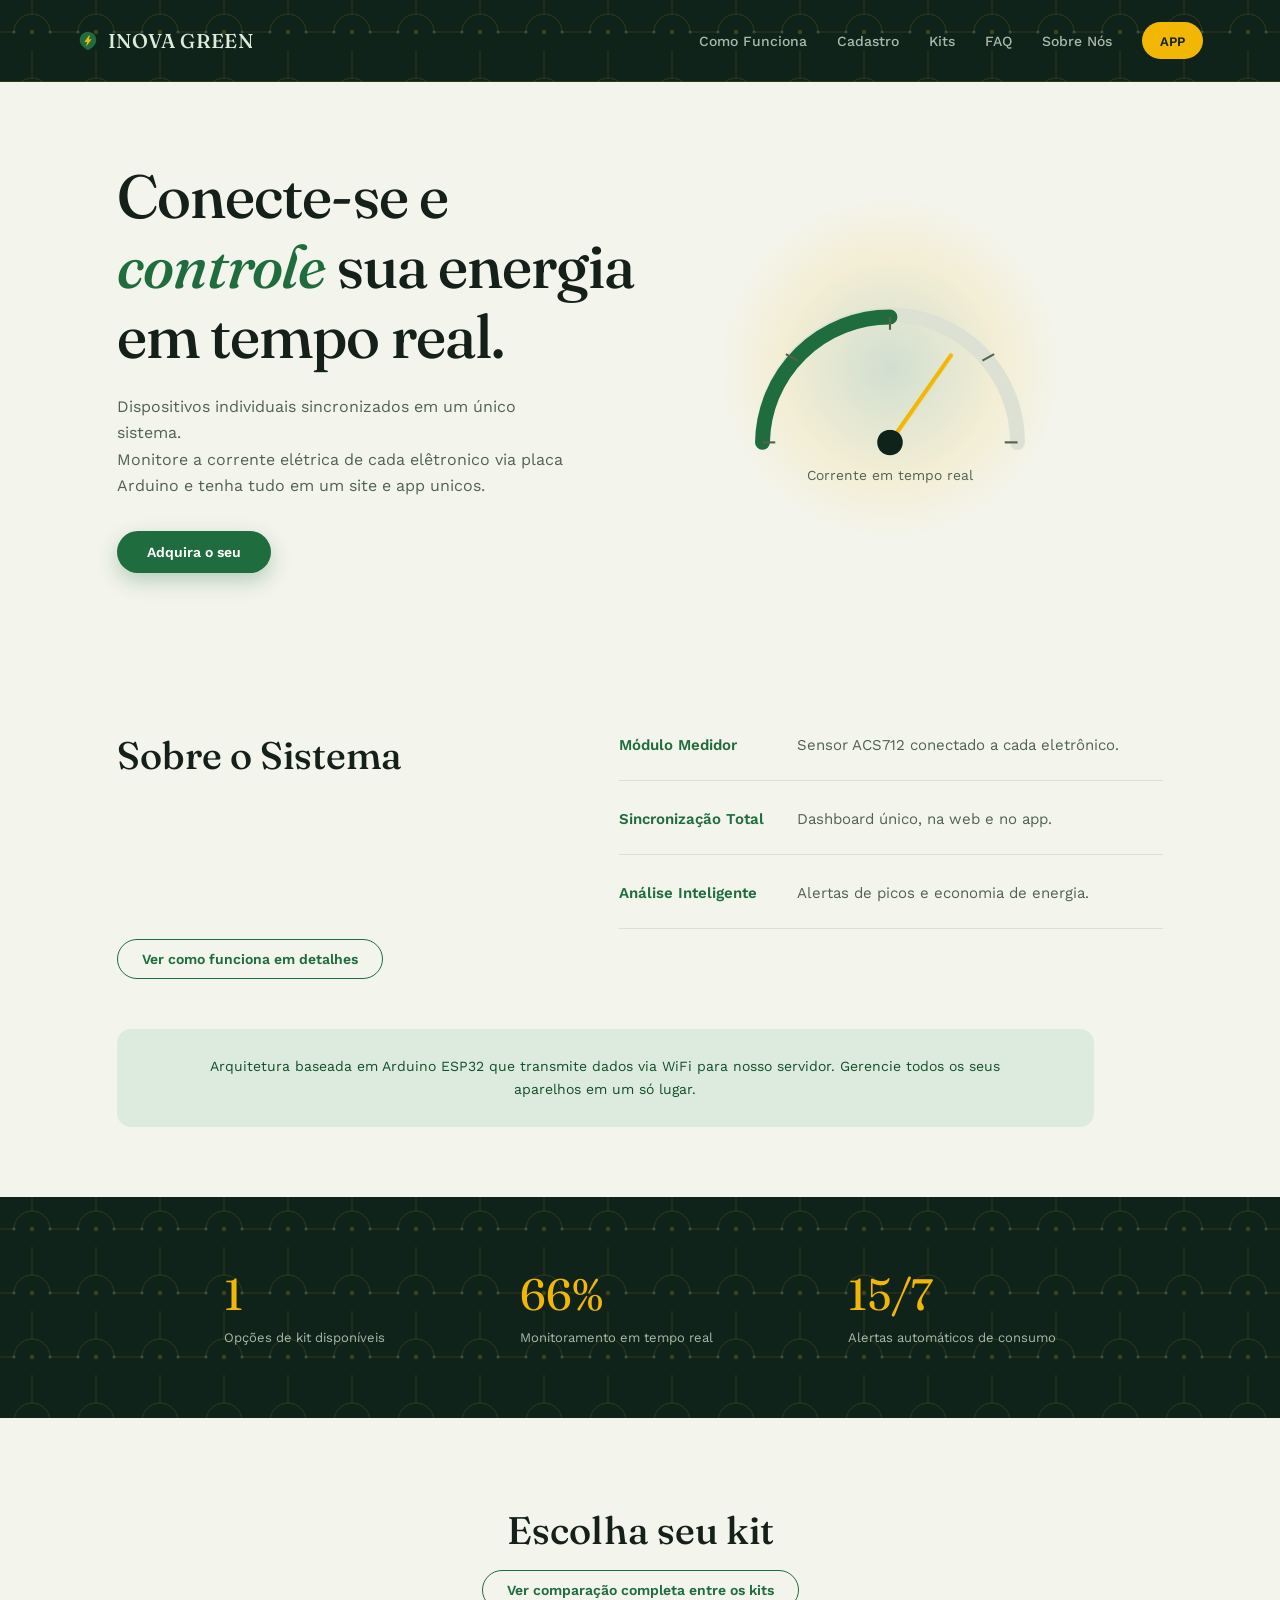
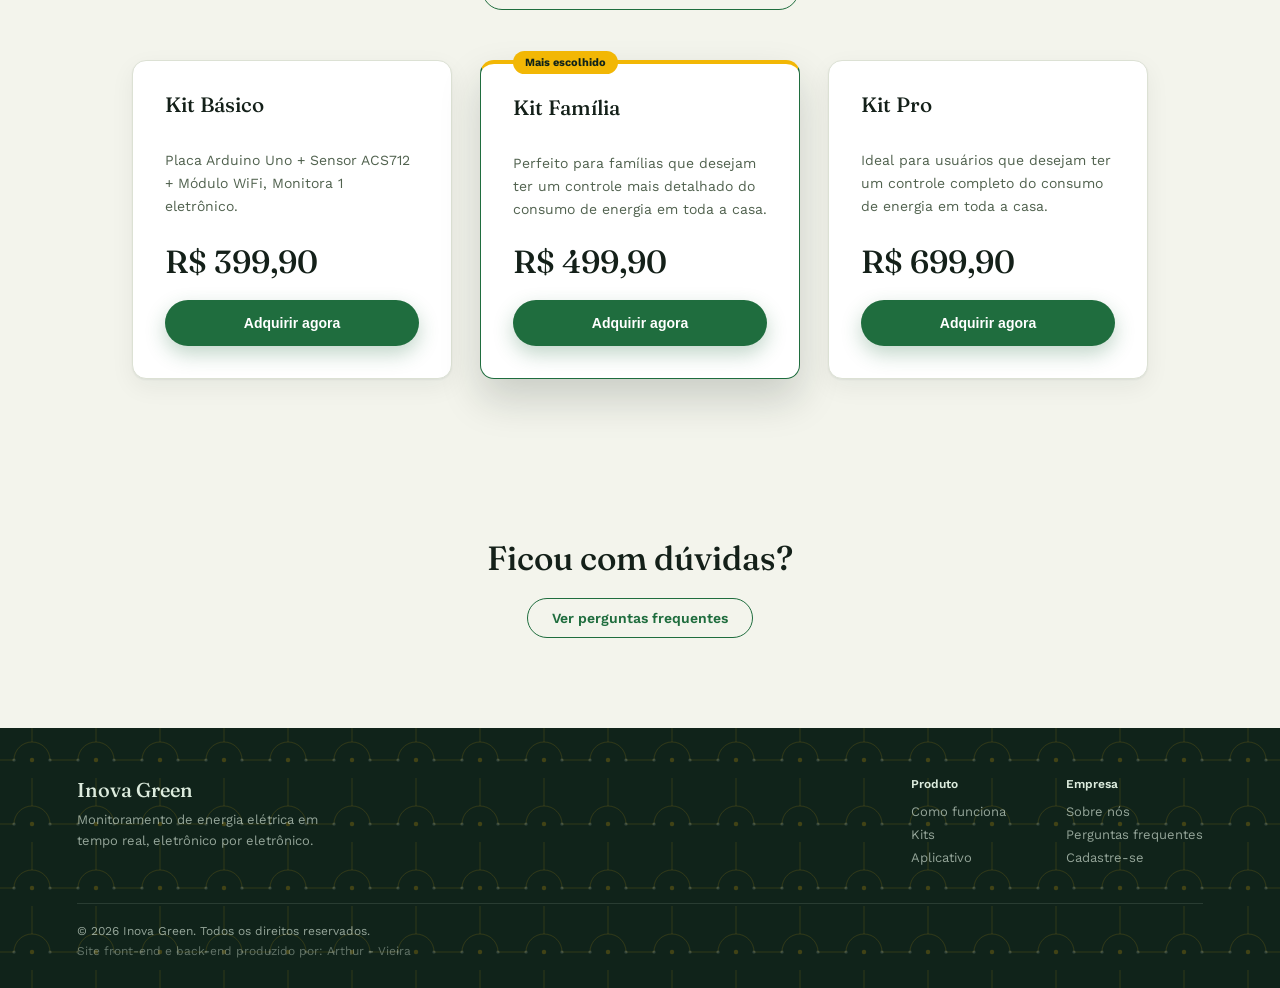
==== commit 46d20e12: "tags" ====
--- a/index.html
+++ b/index.html
@@ -243,6 +243,7 @@
         </div>
         <div class="footer-linha">
             © 2026 Inova Green. Todos os direitos reservados.
+            <span class="footer-credito">Site front-end e back-end produzido por: Arthur - Vieira</span>
         </div>
     </footer>
 
--- a/css/homepage.css
+++ b/css/homepage.css
@@ -150,10 +150,25 @@
     font-size: 14px;
     font-weight: 500;
     transition: color 0.2s ease;
+    position: relative;
 }
 
 nav a:hover{
     color: var(--cor-marca-clara);
+}
+
+nav a.ativo{
+    color: var(--cor-accent);
+}
+
+nav a.ativo::after{
+    content: "";
+    position: absolute;
+    left: 0;
+    right: 0;
+    bottom: -6px;
+    height: 2px;
+    background-color: var(--cor-accent);
 }
 
 .appbutton{
@@ -1039,6 +1054,14 @@
     padding-top: 20px;
     border-top: 1px solid rgba(220, 235, 221, 0.12);
     font-size: 12px;
+    display: flex;
+    flex-direction: column;
+    gap: 6px;
+}
+
+.footer-credito{
+    color: rgba(220, 235, 221, 0.4);
+    order: 2;
 }
 
 /* ==================== EFEITOS DE ROLAGEM (REVEAL) ==================== */
@@ -1140,6 +1163,14 @@
         border-top: 1px solid rgba(220, 235, 221, 0.1);
     }
 
+    nav a.ativo::after{
+        display: none;
+    }
+
+    nav a.ativo{
+        background-color: rgba(242, 183, 5, 0.08);
+    }
+
     nav .appbutton{
         margin: 14px 6%;
         width: fit-content;
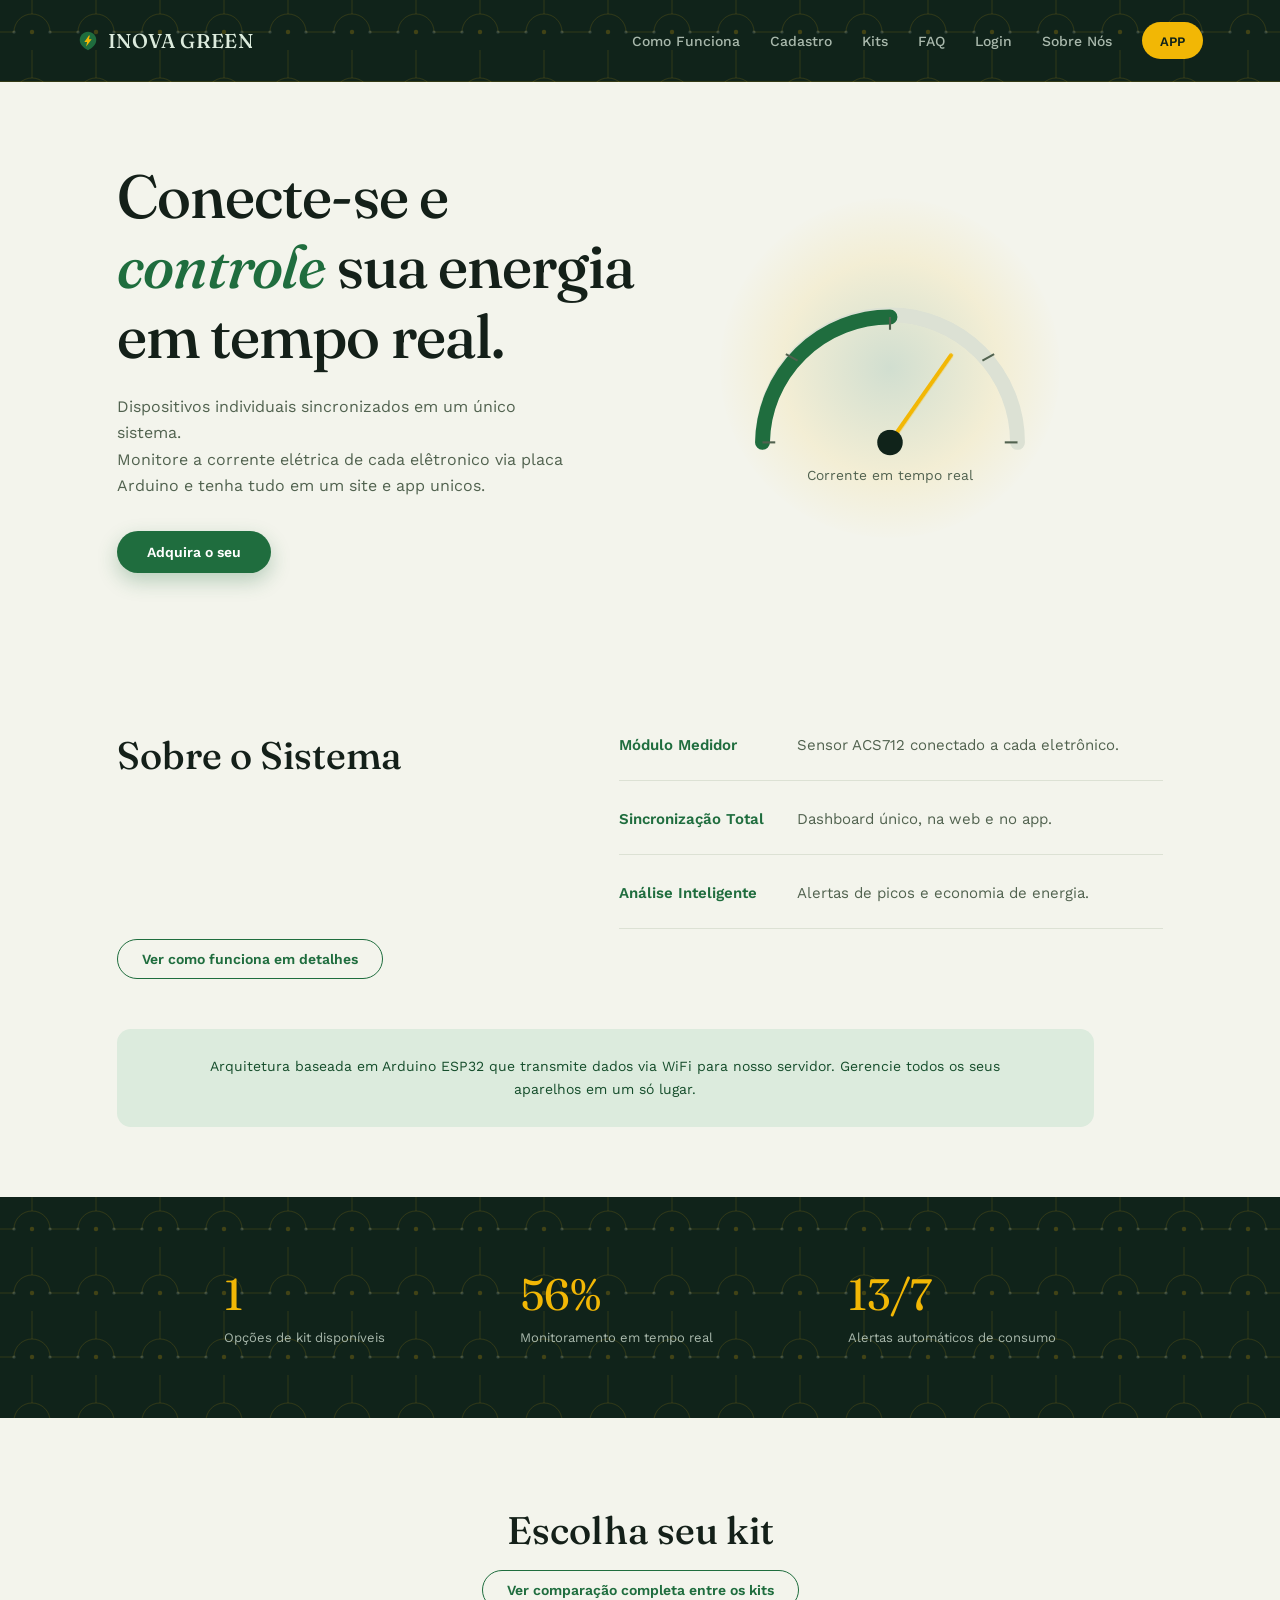
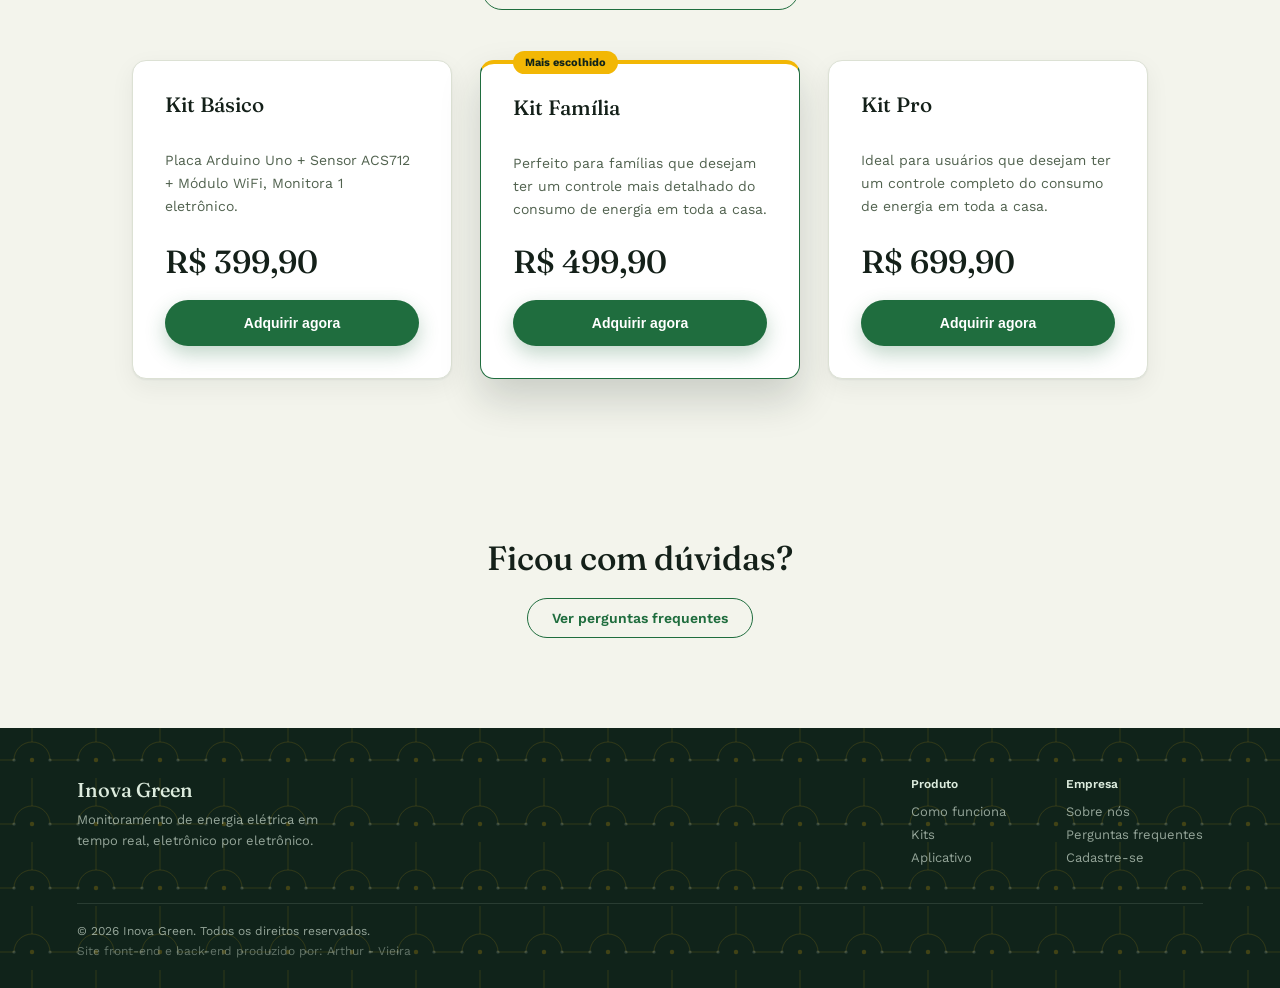
==== commit 200776db: "login-comprar-admin" ====
--- a/index.html
+++ b/index.html
@@ -46,6 +46,9 @@
                 <a href="pages/FAQ.html">
                     FAQ
                 </a>
+                <a href="pages/Login.html">
+                    Login
+                </a>
                 <a href="pages/SobreNos.html">
                     Sobre Nós
                 </a>
--- a/css/homepage.css
+++ b/css/homepage.css
@@ -535,6 +535,31 @@
     min-height: 18px;
 }
 
+.campo-label{
+    font-size: 12.5px;
+    font-weight: 600;
+    color: var(--cor-texto-suave);
+    margin-top: 4px;
+}
+
+.campo-grid{
+    display: grid;
+    grid-template-columns: 1fr 1fr;
+    gap: 12px;
+}
+
+.campo-status{
+    font-size: 12px;
+    font-weight: 600;
+    margin: -6px 0 0 0;
+    min-height: 16px;
+}
+
+.abaform[readonly]{
+    background-color: rgb(243, 244, 236);
+    color: var(--cor-texto-suave);
+}
+
 /* ==================== KITS ==================== */
 .containerkits{
     width: 100%;
@@ -876,6 +901,98 @@
 .obrigado p{
     color: var(--cor-texto-suave);
     font-size: 15.5px;
+}
+
+/* ==================== LOGIN ==================== */
+.login-box{
+    background-color: var(--cor-superficie);
+    max-width: 420px;
+    width: 100%;
+    margin: 0 auto;
+    padding: 50px;
+    box-sizing: border-box;
+    border-radius: var(--raio);
+    box-shadow: var(--sombra-suave);
+    text-align: center;
+}
+
+.login-box h1{
+    font-size: 1.7rem;
+    margin-bottom: 10px;
+}
+
+.login-subtitulo{
+    color: var(--cor-texto-suave);
+    font-size: 14px;
+    margin-bottom: 28px;
+}
+
+.login-box form{
+    display: flex;
+    flex-direction: column;
+    gap: 12px;
+}
+
+.ja-tem-conta{
+    margin-top: 22px;
+    font-size: 13.5px;
+    color: var(--cor-texto-suave);
+}
+
+.ja-tem-conta a{
+    color: var(--cor-marca);
+    font-weight: 600;
+    text-decoration: none;
+}
+
+/* ==================== PAINEL DO CLIENTE ==================== */
+.painel-container{
+    max-width: 700px;
+    margin: 0 auto;
+    padding: 20px 6% 80px 6%;
+}
+
+.painel-card{
+    background-color: var(--cor-superficie);
+    border-radius: var(--raio);
+    box-shadow: var(--sombra-suave);
+    padding: 10px 30px;
+}
+
+.painel-linha{
+    display: flex;
+    justify-content: space-between;
+    align-items: center;
+    padding: 18px 0;
+    border-bottom: 1px solid var(--cor-borda);
+}
+
+.painel-linha:last-child{
+    border-bottom: none;
+}
+
+.painel-label{
+    font-size: 13px;
+    color: var(--cor-texto-suave);
+    font-weight: 600;
+}
+
+.painel-valor{
+    font-weight: 500;
+    text-transform: capitalize;
+}
+
+.painel-aviso{
+    background-color: var(--cor-marca-clara);
+    border-radius: var(--raio);
+    padding: 20px 24px;
+    margin-top: 24px;
+}
+
+.painel-aviso p{
+    color: var(--cor-marca-escura);
+    font-size: 14px;
+    margin: 0;
 }
 
 /* ==================== SOBRE NÓS ==================== */
@@ -1215,4 +1332,18 @@
     .footer-links{
         gap: 30px;
     }
+
+    .login-box{
+        padding: 30px 24px;
+    }
+
+    .painel-card{
+        padding: 6px 20px;
+    }
+
+    .painel-linha{
+        flex-direction: column;
+        align-items: flex-start;
+        gap: 4px;
+    }
 }
